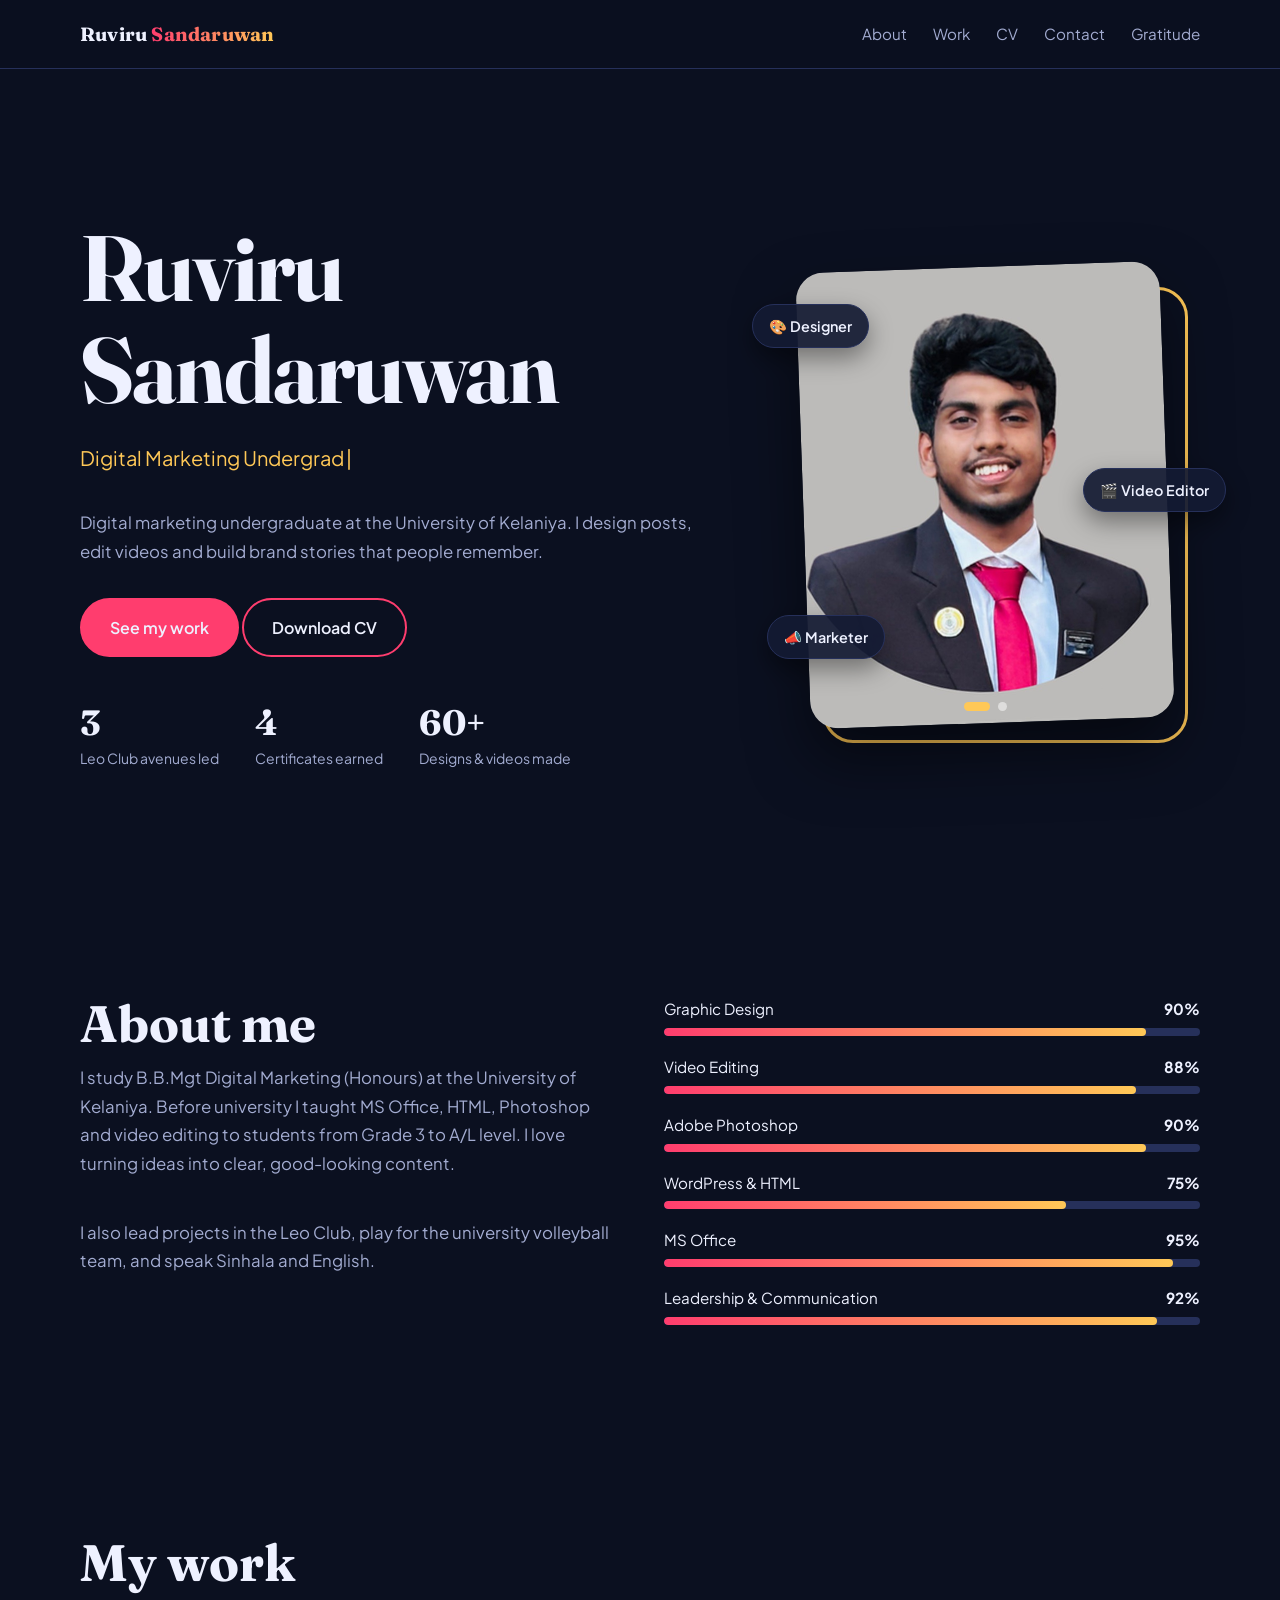
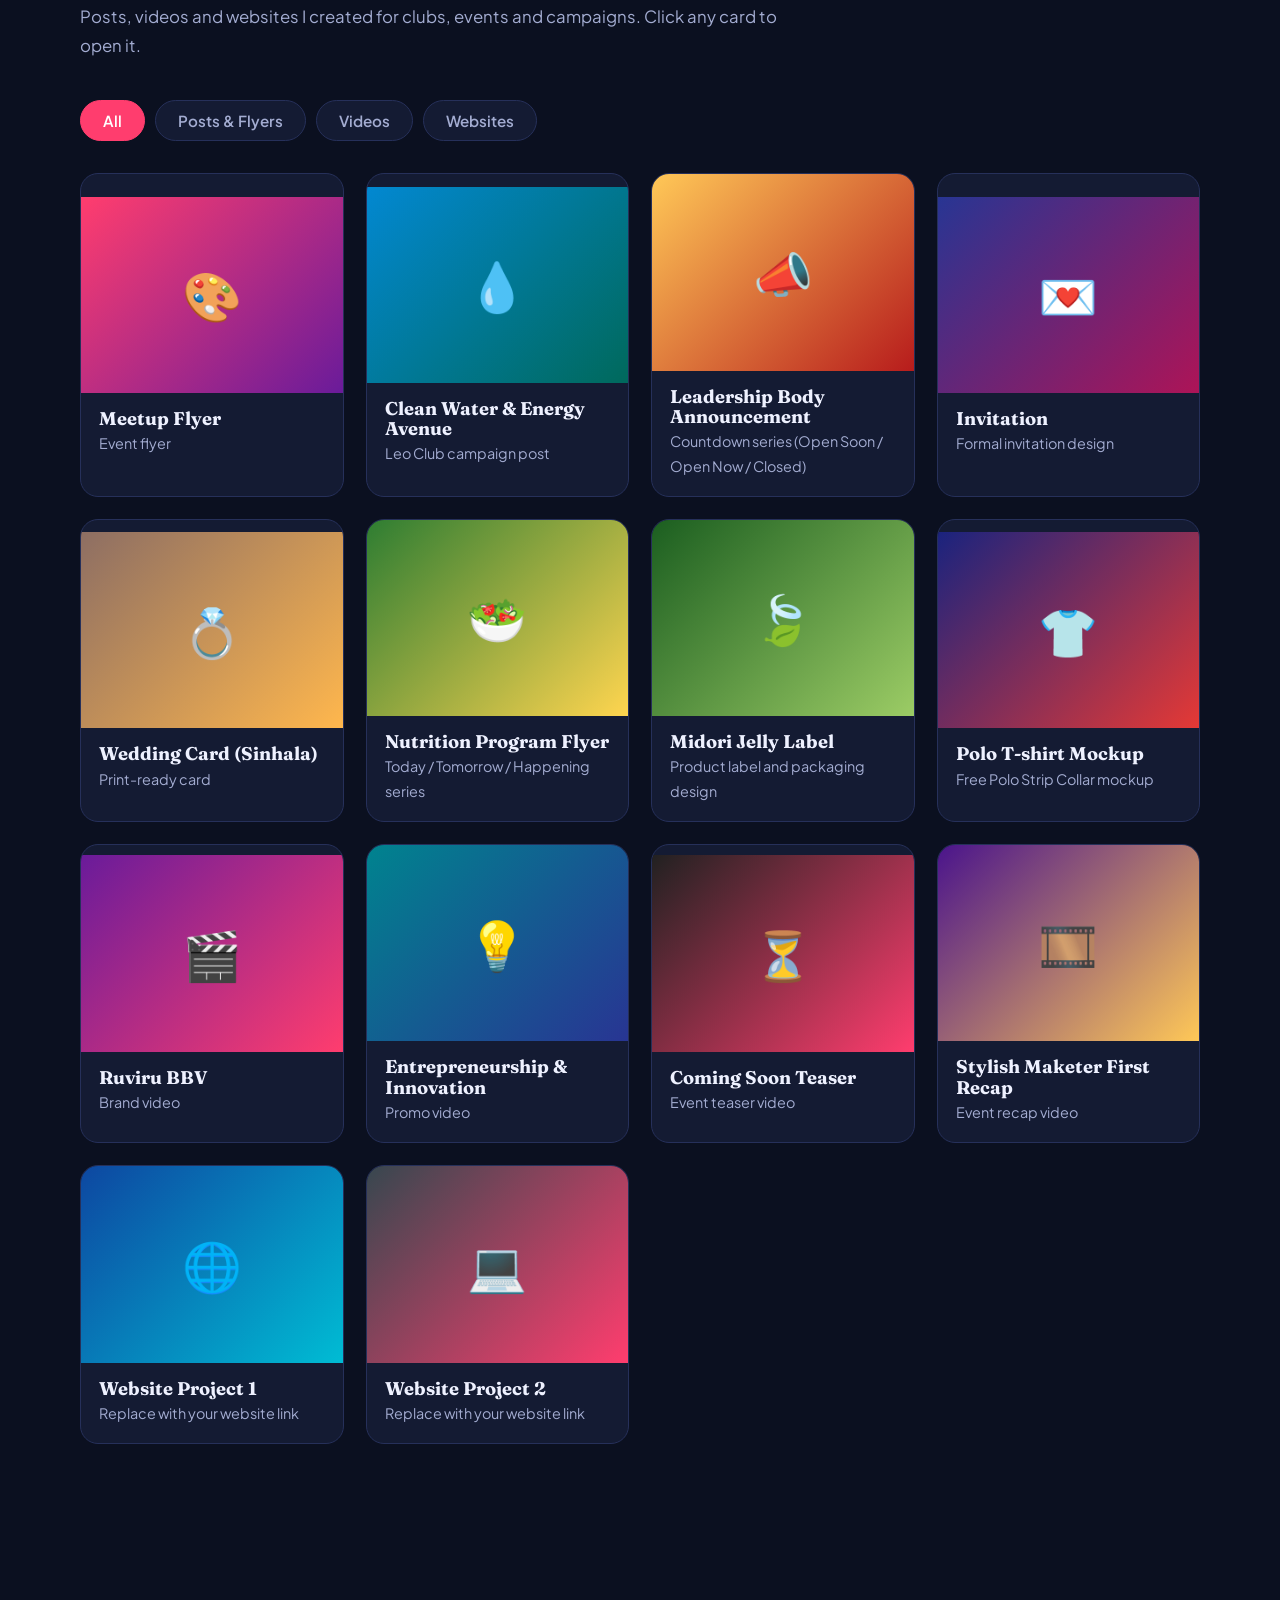
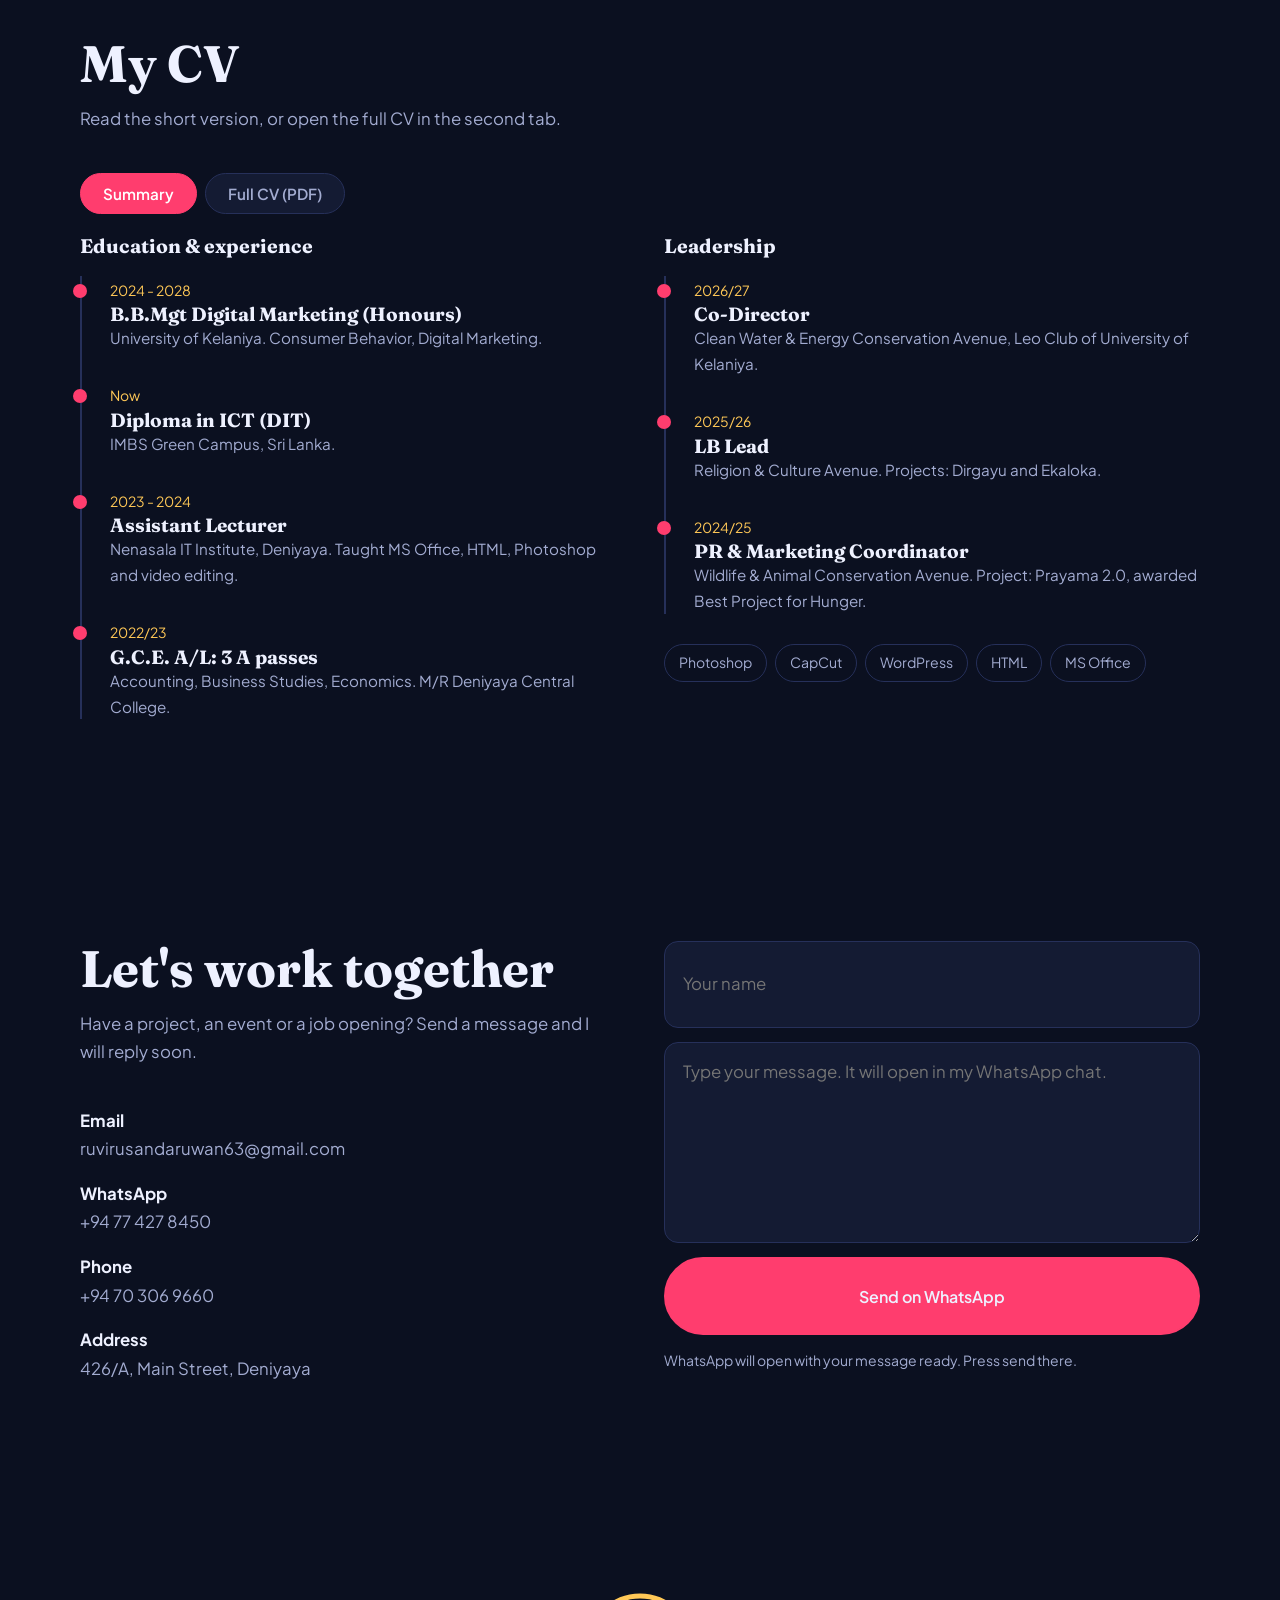
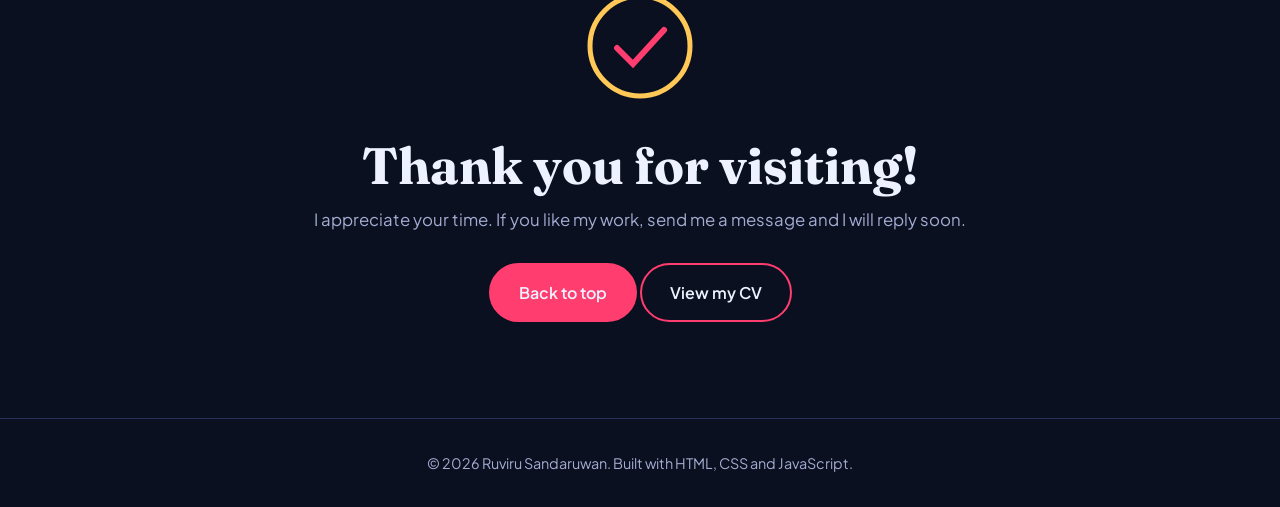
==== index.html @ e0704321 "Add files via upload" ====
<!DOCTYPE html>
<html lang="en">
<head>
<meta charset="utf-8">
<meta name="viewport" content="width=device-width,initial-scale=1">
<title>Ruviru Sandaruwan | Digital Marketer &amp; Designer</title>
<meta name="description" content="Portfolio of Ruviru Sandaruwan - digital marketing undergraduate, graphic designer and video editor from Sri Lanka.">
<link rel="preconnect" href="https://fonts.googleapis.com">
<link href="https://fonts.googleapis.com/css2?family=Fraunces:opsz,wght@9..144,600;9..144,700&family=Plus+Jakarta+Sans:wght@400;600&display=swap" rel="stylesheet">
<link rel="stylesheet" href="style.css">
</head>
<body>

<!-- ============ NAVIGATION ============ -->
<nav><div class="wrap">
  <a href="#home" class="logo">Ruviru <b>Sandaruwan</b></a>
  <ul>
    <li><a href="#about">About</a></li>
    <li><a href="#work">Work</a></li>
    <li><a href="#cv">CV</a></li>
    <li><a href="#contact">Contact</a></li>
    <li><a href="#thanks">Gratitude</a></li> <!-- MENU NAME: change this word any time -->
  </ul>
  <button class="burger" aria-label="Menu" id="burger">&#9776;</button>
</div></nav>

<!-- ============ HOME / HERO ============ -->
<header class="hero" id="home"><div class="wrap">
  <div>
    <h1><span style="animation-delay:.1s">Ruviru</span> <span style="animation-delay:.25s">Sandaruwan</span></h1>
    <!-- The text below types itself. Edit the list ROLES in script.js -->
    <div class="role" id="role"></div>
    <p class="lead">Digital marketing undergraduate at the University of Kelaniya. I design posts, edit videos and build brand stories that people remember.</p>
    <a href="#work" class="btn fill">See my work</a>
    <a data-cv href="assets/Ruviru_Sandaruwan_CV.pdf" class="btn" download>Download CV</a>
    <div class="stats">
      <div><strong data-count="3">0</strong><small>Leo Club avenues led</small></div>
      <div><strong data-count="4">0</strong><small>Certificates earned</small></div>
      <div><strong data-count="60" data-plus>0</strong><small>Designs &amp; videos made</small></div>
    </div>
  </div>
  <!-- Photos come from PHOTOS in script.js. They change automatically. -->
  <div class="photo"><div class="frame" id="slider"></div><div class="dots" id="dots"></div><span class="chip c1">🎨 Designer</span><span class="chip c2">🎬 Video Editor</span><span class="chip c3">📣 Marketer</span></div>
</div></header>

<!-- ============ ABOUT + SKILLS ============ -->
<section id="about"><div class="wrap two">
  <div class="rv">
    <h2>About me</h2>
    <p class="sub">I study B.B.Mgt Digital Marketing (Honours) at the University of Kelaniya. Before university I taught MS Office, HTML, Photoshop and video editing to students from Grade 3 to A/L level. I love turning ideas into clear, good-looking content.</p>
    <p class="sub">I also lead projects in the Leo Club, play for the university volleyball team, and speak Sinhala and English.</p>
  </div>
  <div class="bars rv" id="skills"><!-- bars are built from SKILLS in script.js --></div>
</div></section>

<!-- ============ WORK ============ -->
<section id="work"><div class="wrap">
  <div class="rv"><h2>My work</h2>
  <p class="sub">Posts, videos and websites I created for clubs, events and campaigns. Click any card to open it.</p></div>
  <div class="filters" id="filters">
    <button class="on" data-f="all">All</button>
    <button data-f="post">Posts &amp; Flyers</button>
    <button data-f="video">Videos</button>
    <button data-f="web">Websites</button>
  </div>
  <div class="grid" id="grid"><!-- cards are built from WORKS in script.js --></div>
</div></section>

<!-- ============ CV (two tabs: Summary / Full PDF) ============ -->
<section id="cv"><div class="wrap">
  <div class="rv">
    <h2>My CV</h2>
    <p class="sub">Read the short version, or open the full CV in the second tab.</p>
    <div class="tabs" id="tabs"><button class="on" data-p="p1">Summary</button><button data-p="p2">Full CV (PDF)</button></div>
  </div>
  <div class="pane on" id="p1"><div class="two">
    <div><h3 style="margin-bottom:18px">Education &amp; experience</h3><div class="tl">
      <article><small>2024 - 2028</small><h3>B.B.Mgt Digital Marketing (Honours)</h3><p>University of Kelaniya. Consumer Behavior, Digital Marketing.</p></article>
      <article><small>Now</small><h3>Diploma in ICT (DIT)</h3><p>IMBS Green Campus, Sri Lanka.</p></article>
      <article><small>2023 - 2024</small><h3>Assistant Lecturer</h3><p>Nenasala IT Institute, Deniyaya. Taught MS Office, HTML, Photoshop and video editing.</p></article>
      <article><small>2022/23</small><h3>G.C.E. A/L: 3 A passes</h3><p>Accounting, Business Studies, Economics. M/R Deniyaya Central College.</p></article>
    </div></div>
    <div><h3 style="margin-bottom:18px">Leadership</h3><div class="tl">
      <article><small>2026/27</small><h3>Co-Director</h3><p>Clean Water &amp; Energy Conservation Avenue, Leo Club of University of Kelaniya.</p></article>
      <article><small>2025/26</small><h3>LB Lead</h3><p>Religion &amp; Culture Avenue. Projects: Dirgayu and Ekaloka.</p></article>
      <article><small>2024/25</small><h3>PR &amp; Marketing Coordinator</h3><p>Wildlife &amp; Animal Conservation Avenue. Project: Prayama 2.0, awarded Best Project for Hunger.</p></article>
    </div><div class="chips"><span>Photoshop</span><span>CapCut</span><span>WordPress</span><span>HTML</span><span>MS Office</span></div></div>
  </div></div>
  <div class="pane" id="p2"><div class="cvbox">
    <!-- the CV file is set by CV_FILE in script.js -->
    <iframe id="cvframe" title="Ruviru Sandaruwan CV"></iframe>
    <p><span>Phone browser not showing the CV? Use the buttons.</span><span><a data-cv target="_blank" rel="noopener" href="#">Open in new tab</a> &nbsp;|&nbsp; <a data-cv download href="#">Download CV</a></span></p>
  </div></div>
</div></section>

<!-- ============ CONTACT ============ -->
<section id="contact"><div class="wrap two">
  <div class="rv">
    <h2>Let's work together</h2>
    <p class="sub">Have a project, an event or a job opening? Send a message and I will reply soon.</p>
    <ul class="info">
      <li><b>Email</b><a href="mailto:ruvirusandaruwan63@gmail.com">ruvirusandaruwan63@gmail.com</a></li>
      <li><b>WhatsApp</b><a href="https://wa.me/94774278450">+94 77 427 8450</a></li>
      <li><b>Phone</b>+94 70 306 9660</li>
      <li><b>Address</b>426/A, Main Street, Deniyaya</li>
    </ul>
  </div>
  <!-- This form opens WhatsApp with the visitor's message ready. Your number is set by WHATSAPP_NUMBER in script.js -->
  <form id="form" class="rv">
    <input name="name" placeholder="Your name" required aria-label="Your name">
    <textarea name="message" rows="5" placeholder="Type your message. It will open in my WhatsApp chat." required aria-label="Message"></textarea>
    <button class="btn fill" type="submit">Send on WhatsApp</button>
    <small style="color:var(--muted)">WhatsApp will open with your message ready. Press send there.</small>
  </form>
</div></section>

<!-- ============ THANK YOU (appears here after the form is sent) ============ -->
<section id="thanks"><div class="wrap rv" style="text-align:center">
  <svg class="tick" viewBox="0 0 110 110" aria-hidden="true"><circle cx="55" cy="55" r="50"/><path d="M32 57l16 16 31-34"/></svg>
  <!-- This text changes automatically after a message is sent (see script.js) -->
  <h2 id="thx-h">Thank you for visiting!</h2><p class="sub" id="thx-p" style="margin:0 auto 28px">I appreciate your time. If you like my work, send me a message and I will reply soon.</p>
  <a class="btn fill" href="#home">Back to top</a> <a class="btn" data-cv target="_blank" rel="noopener" href="#">View my CV</a>
</div></section>

<footer>&copy; 2026 Ruviru Sandaruwan. Built with HTML, CSS and JavaScript.</footer>

<!-- Pop-up viewer for work items -->
<div id="lb" role="dialog" aria-modal="true"><div class="box">
  <div class="bar2"><span class="badge" id="lbk"></span>
    <div class="tools"><a class="ic" id="lbd" title="Download" download target="_blank">&#8681;</a><button class="ic" id="lbp" title="Previous">&#8249;</button><button class="ic" id="lbn" title="Next">&#8250;</button><button class="ic x" title="Close">&times;</button></div></div>
  <div class="frame2" id="lbc"></div>
  <div class="cap"><h3 id="lbh"></h3><p id="lbt"></p></div>
</div></div>

<script src="script.js"></script>
</body>
</html>
---- style.css ----
/* =====================================================
   STYLE.CSS  -  change colours / fonts in :root only
   ===================================================== */
:root{
  --bg:#0b1020;        /* page background (deep navy) */
  --panel:#141b33;     /* cards */
  --line:#26305a;      /* borders */
  --text:#eef1ff;      /* main text */
  --muted:#a3acd1;     /* small text */
  --brand:#ff3d6e;    /* main accent (crimson, like your tie) */
  --brand2:#ffc857;   /* second accent (gold, like your badge) */
  --font:'Plus Jakarta Sans',system-ui,sans-serif;
  --head:'Fraunces',Georgia,serif;
}
*{box-sizing:border-box;margin:0;padding:0}
html{scroll-behavior:smooth}
body{background:var(--bg);color:var(--text);font:400 1.05rem/1.7 var(--font);overflow-x:hidden}
a{color:inherit;text-decoration:none}
img{max-width:100%;display:block}
:focus-visible{outline:3px solid var(--brand2);outline-offset:3px}
.wrap{width:min(1120px,92%);margin:auto}
section{padding:96px 0}
h1,h2,h3{font-family:var(--head);line-height:1.1;font-weight:700}
h2{font-size:clamp(2rem,4.5vw,3.2rem);margin-bottom:12px}
.sub{color:var(--muted);max-width:60ch;margin-bottom:40px}

/* NAV */
nav{position:fixed;inset:0 0 auto;z-index:50;background:rgba(11,16,32,.8);backdrop-filter:blur(12px);border-bottom:1px solid var(--line)}
nav .wrap{display:flex;justify-content:space-between;align-items:center;height:68px}
.logo{font:700 1.3rem var(--head)}
.logo b{color:var(--brand)}
nav ul{display:flex;gap:26px;list-style:none;font-size:.95rem}
nav ul a{color:var(--muted);transition:color .2s}
nav ul a:hover{color:var(--text)}

/* BUTTONS */
.btn{display:inline-block;padding:14px 28px;border-radius:999px;font-weight:600;border:2px solid var(--brand);transition:.25s;cursor:pointer;font-family:inherit;font-size:1rem;color:var(--text);background:none}
.btn.fill{background:var(--brand)}
.btn:hover{transform:translateY(-3px);box-shadow:0 10px 30px rgba(255,61,110,.35)}

/* HERO - the one big animated moment */
.hero{min-height:100vh;display:flex;align-items:center;padding-top:90px;position:relative}
.hero .wrap{display:grid;grid-template-columns:1.2fr .8fr;gap:48px;align-items:center}
.hero h1{font-size:clamp(2.8rem,7.5vw,5.8rem);letter-spacing:-.02em}
.hero h1 span{display:inline-block;opacity:0;transform:translateY(60px) rotate(4deg);animation:rise .9s cubic-bezier(.2,.8,.2,1) forwards}
@keyframes rise{to{opacity:1;transform:none}}
.role{margin:20px 0 28px;font-size:1.25rem;color:var(--brand2);min-height:2em}
.role::after{content:'|';animation:blink 1s infinite;margin-left:2px}
@keyframes blink{50%{opacity:0}}
.hero p.lead{color:var(--muted);max-width:52ch;margin-bottom:32px}
.photo{position:relative;justify-self:center;width:min(380px,80%)}
.photo img{border-radius:48% 52% 45% 55%/55% 45% 55% 45%;animation:morph 9s ease-in-out infinite;border:4px solid var(--brand2);position:relative;z-index:2}
.photo::before{content:'';position:absolute;inset:-18px;border-radius:50%;background:conic-gradient(var(--brand),var(--brand2),var(--brand));filter:blur(40px);opacity:.45;animation:spin 12s linear infinite}
@keyframes morph{50%{border-radius:55% 45% 55% 45%/45% 55% 45% 55%}}
@keyframes spin{to{transform:rotate(360deg)}}
.stats{display:flex;gap:36px;margin-top:44px;flex-wrap:wrap}
.stats strong{display:block;font:700 2.2rem var(--head);color:var(--text)}
.stats small{color:var(--muted)}

/* ABOUT / SKILLS */
.two{display:grid;grid-template-columns:1fr 1fr;gap:48px}
.bars div{margin-bottom:18px}
.bars span{display:flex;justify-content:space-between;font-size:.95rem;margin-bottom:6px}
.bar{height:8px;background:var(--line);border-radius:9px;overflow:hidden}
.bar i{display:block;height:100%;width:0;background:linear-gradient(90deg,var(--brand),var(--brand2));border-radius:9px;transition:width 1.4s cubic-bezier(.2,.8,.2,1)}

/* WORK GRID + FILTER */
.filters{display:flex;gap:10px;flex-wrap:wrap;margin-bottom:32px}
.filters button{padding:10px 22px;border-radius:999px;border:1px solid var(--line);background:var(--panel);color:var(--muted);cursor:pointer;font:600 .95rem var(--font);transition:.2s}
.filters button.on,.filters button:hover{background:var(--brand);color:#fff;border-color:var(--brand)}
.grid{display:grid;grid-template-columns:repeat(auto-fill,minmax(260px,1fr));gap:22px}
.card{background:var(--panel);border:1px solid var(--line);border-radius:18px;overflow:hidden;cursor:pointer;transition:.3s;text-align:left;color:inherit;font:inherit;padding:0}
.card:hover{transform:translateY(-6px);border-color:var(--brand)}
.thumb{aspect-ratio:4/3;display:grid;place-items:center;background:linear-gradient(135deg,var(--c1),var(--c2));font-size:3rem;position:relative;overflow:hidden}
.thumb img{width:100%;height:100%;object-fit:cover;position:absolute;inset:0}
.card h3{font-size:1.15rem;padding:16px 18px 2px}
.card p{padding:0 18px 18px;color:var(--muted);font-size:.9rem}
.card.hide{display:none}

/* LIGHTBOX */
#lb{position:fixed;inset:0;background:rgba(5,8,18,.92);display:none;place-items:center;z-index:100;padding:24px}
#lb.open{display:grid}
#lb .box{max-width:900px;width:100%;position:relative}
#lb img,#lb video{max-height:80vh;margin:auto;border-radius:14px}
#lb .x{position:absolute;top:-44px;right:0;background:none;border:0;color:#fff;font-size:2rem;cursor:pointer}
#lb p{text-align:center;margin-top:12px;color:var(--muted)}

/* TIMELINE (CV) */
.tl{border-left:2px solid var(--line);padding-left:28px}
.tl article{margin-bottom:30px;position:relative}
.tl article::before{content:'';position:absolute;left:-37px;top:8px;width:14px;height:14px;border-radius:50%;background:var(--brand)}
.tl small{color:var(--brand2)}
.tl h3{font-size:1.2rem}
.tl p{color:var(--muted);font-size:.95rem}
.chips{display:flex;flex-wrap:wrap;gap:8px;margin-top:10px}
.chips span{padding:6px 14px;border:1px solid var(--line);border-radius:999px;font-size:.88rem;color:var(--muted)}

/* CONTACT */
form{display:grid;gap:14px}
input,textarea{width:100%;padding:15px 18px;border-radius:14px;border:1px solid var(--line);background:var(--panel);color:var(--text);font:inherit}
input:focus,textarea:focus{border-color:var(--brand);outline:none}
.info li{list-style:none;margin-bottom:16px;color:var(--muted)}
.info b{display:block;color:var(--text)}
footer{padding:32px 0;text-align:center;color:var(--muted);border-top:1px solid var(--line);font-size:.9rem}

/* THANK YOU PAGE */
.thanks{min-height:100vh;display:grid;place-items:center;text-align:center}
.tick{width:110px;height:110px;margin:0 auto 28px}
.tick circle{fill:none;stroke:var(--brand2);stroke-width:5;stroke-dasharray:320;stroke-dashoffset:320;animation:draw 1s .2s forwards}
.tick path{fill:none;stroke:var(--brand);stroke-width:6;stroke-linecap:round;stroke-dasharray:80;stroke-dashoffset:80;animation:draw .6s 1s forwards}
@keyframes draw{to{stroke-dashoffset:0}}

/* scroll reveal (used once per section heading only) */
.rv{opacity:0;transform:translateY(30px);transition:.8s}
.rv.in{opacity:1;transform:none}

@media(max-width:820px){
  .hero .wrap,.two{grid-template-columns:1fr}
  .photo{order:-1;width:55%}
  nav ul{display:none}
}
@media(prefers-reduced-motion:reduce){*{animation:none!important;transition:none!important}.hero h1 span,.rv{opacity:1;transform:none}}

/* =====================================================
   UPGRADE: photo frame slider, CV tabs, pop-up, TV sizes
   ===================================================== */
.logo{font-size:1.2rem;letter-spacing:.01em}
.logo b{background:linear-gradient(90deg,var(--brand),var(--brand2));-webkit-background-clip:text;background-clip:text;color:transparent}
.burger{display:none;background:none;border:1px solid var(--line);color:var(--text);width:44px;height:44px;border-radius:12px;font-size:1.3rem;cursor:pointer}

/* Photo: rounded frame with gold offset border + auto-changing images */
.photo{width:min(400px,85%)}
.photo::before{inset:auto;top:20px;left:20px;right:-20px;bottom:-20px;border:3px solid var(--brand2);border-radius:30px;background:none;filter:none;opacity:1;animation:none}
.frame{position:relative;aspect-ratio:4/5;border-radius:28px;overflow:hidden;z-index:2;box-shadow:0 30px 60px rgba(0,0,0,.5);transform:rotate(-2deg);animation:float 6s ease-in-out infinite}
@keyframes float{50%{transform:rotate(-2deg) translateY(-14px)}}
.photo .slide{position:absolute;inset:0;width:100%;height:100%;object-fit:cover;object-position:center 30%;border:0;border-radius:0;animation:none;opacity:0;transform:scale(1.1);transition:opacity 1.2s,transform 6s linear}
.photo .slide.on{opacity:1;transform:scale(1)}
.dots{position:absolute;z-index:4;left:0;right:0;bottom:12px;display:flex;justify-content:center;gap:8px}
.dots i{width:9px;height:9px;border-radius:9px;background:rgba(255,255,255,.5);transition:.4s}
.dots i.on{width:26px;background:var(--brand2)}
.chip{position:absolute;z-index:5;padding:9px 16px;border-radius:999px;background:rgba(20,27,51,.92);border:1px solid var(--line);font-size:.9rem;font-weight:600;box-shadow:0 10px 24px rgba(0,0,0,.4);animation:bob 5s ease-in-out infinite}
.chip.c1{top:8%;left:-14%}.chip.c2{top:44%;right:-16%;animation-delay:1.2s}.chip.c3{bottom:14%;left:-10%;animation-delay:2.4s}
@keyframes bob{50%{transform:translateY(-10px)}}

/* CV tabs */
.tabs{display:flex;gap:8px;margin-bottom:22px}
.tabs button{padding:10px 22px;border-radius:999px;border:1px solid var(--line);background:var(--panel);color:var(--muted);font:600 .95rem var(--font);cursor:pointer;transition:.2s}
.tabs button.on{background:var(--brand);color:#fff;border-color:var(--brand)}
.pane{display:none}.pane.on{display:block;animation:rise .6s forwards}
.cvbox{border:1px solid var(--line);border-radius:20px;overflow:hidden;background:var(--panel)}
.cvbox iframe{width:100%;height:80vh;min-height:520px;border:0;display:block}
.cvbox p{padding:14px 20px;color:var(--muted);font-size:.9rem;display:flex;justify-content:space-between;flex-wrap:wrap;gap:10px}
.cvbox a{color:var(--brand2);font-weight:600}

/* Pop-up viewer: framed picture, soft round icons, caption under */
#lb .box{max-width:960px}
#lb .bar2{display:flex;justify-content:space-between;align-items:center;margin-bottom:12px}
#lb .badge{padding:6px 16px;border-radius:999px;background:var(--brand);font-size:.85rem;font-weight:600}
#lb .tools{display:flex;gap:10px}
#lb .ic{position:static;width:44px;height:44px;border-radius:50%;border:1px solid rgba(255,255,255,.18);background:rgba(255,255,255,.08);color:#fff;font-size:1.25rem;cursor:pointer;display:grid;place-items:center;transition:.25s}
#lb .ic:hover{background:var(--brand);transform:scale(1.1)}
#lb .frame2{border:3px solid var(--brand2);border-radius:20px;padding:8px;background:rgba(255,255,255,.04);box-shadow:0 0 60px rgba(255,61,110,.25);animation:pop .45s cubic-bezier(.2,.9,.3,1.3)}
@keyframes pop{from{opacity:0;transform:scale(.9)}}
#lb .cap{text-align:center;margin-top:16px}
#lb .cap h3{font-size:1.5rem}
#lb .cap p{margin:4px 0 0}

/* Big screens: TVs and large desktops scale everything up */
@media(min-width:1600px){html{font-size:19px}.wrap{width:min(1500px,90%)}}
@media(min-width:2200px){html{font-size:25px}.wrap{width:min(2000px,88%)}}
@media(min-width:3000px){html{font-size:34px}.wrap{width:min(2700px,88%)}}

/* Tablet and phone */
@media(max-width:820px){
  .burger{display:block}
  nav ul{position:absolute;top:68px;left:0;right:0;background:var(--bg);flex-direction:column;padding:20px 6%;border-bottom:1px solid var(--line);display:none}
  nav ul.open{display:flex}
  .photo{width:min(300px,68%);margin-bottom:24px}
  .chip{font-size:.78rem;padding:7px 12px}.chip.c1{left:-8%}.chip.c2{right:-8%}.chip.c3{left:-6%}
  section{padding:64px 0}
}

/* Thank-you tick starts drawing only when the section scrolls into view */
.tick circle,.tick path{animation-play-state:paused}
.in .tick circle,.in .tick path{animation-play-state:running}
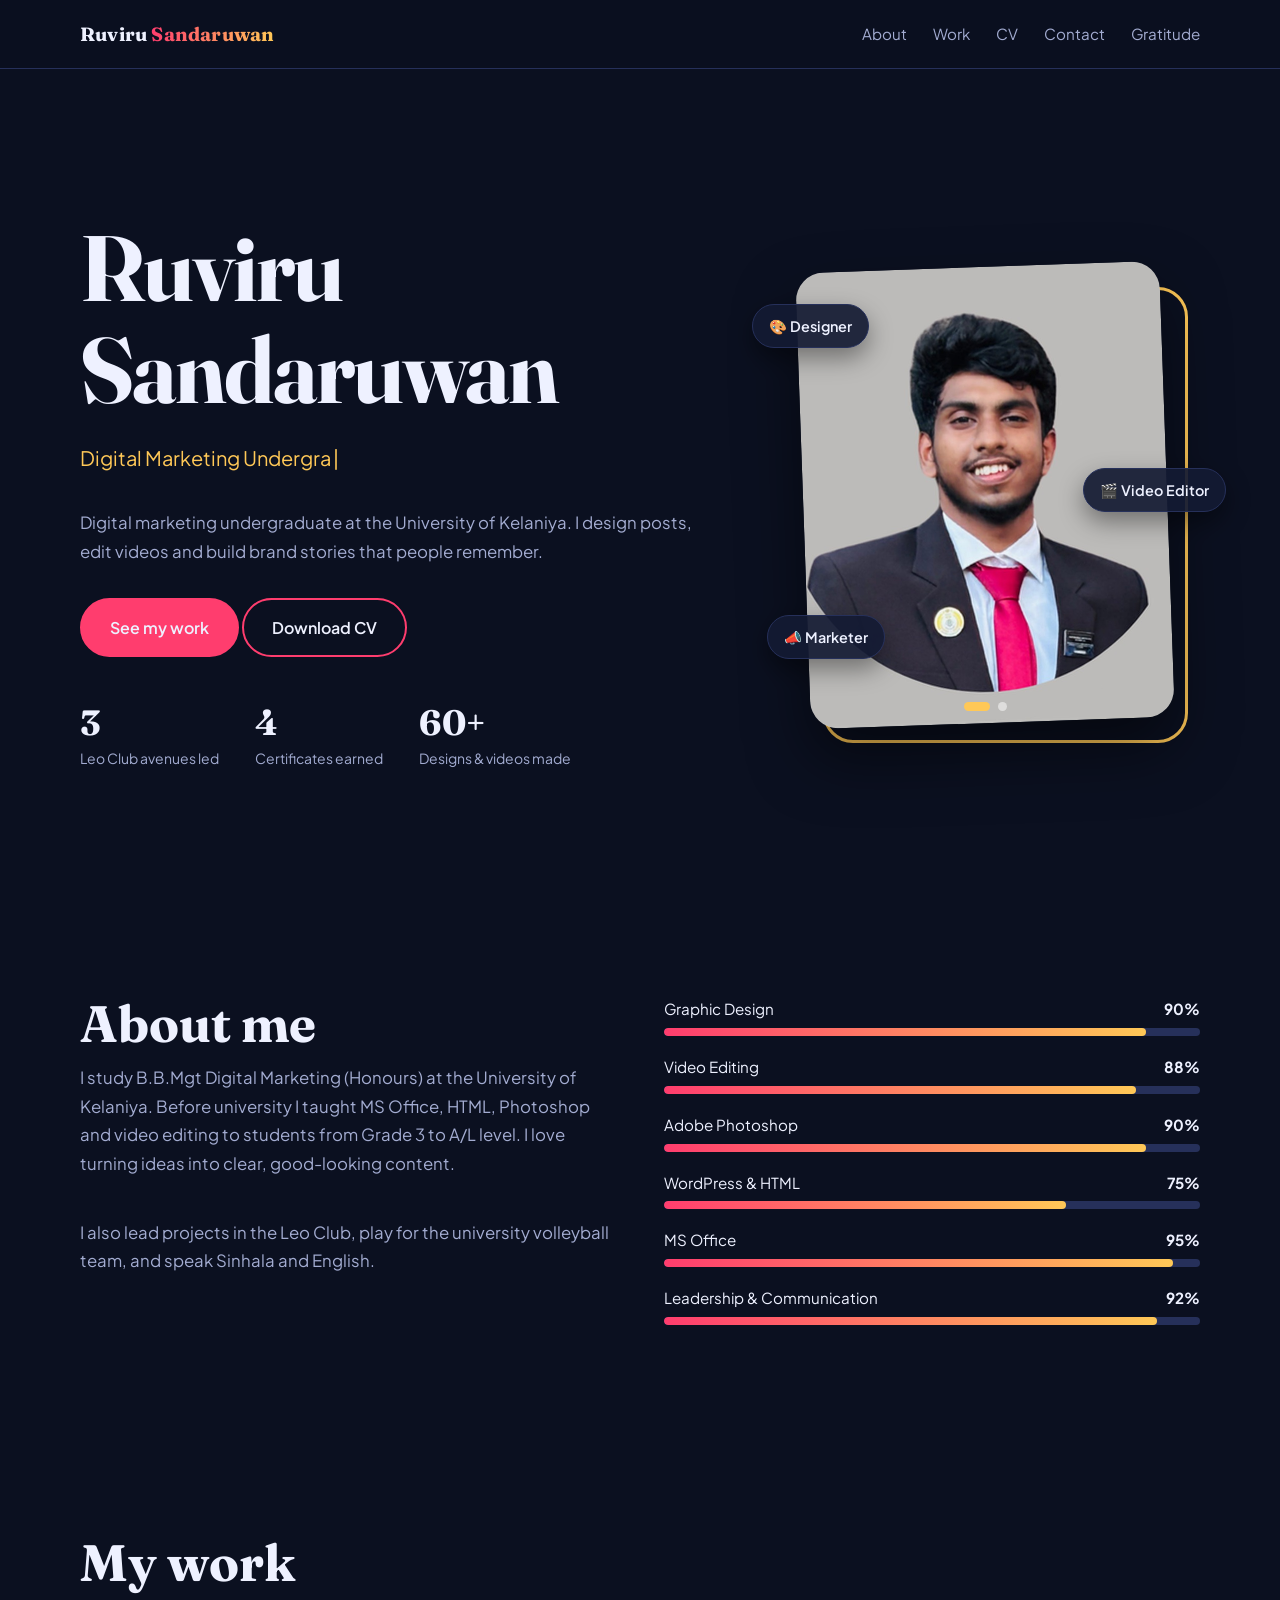
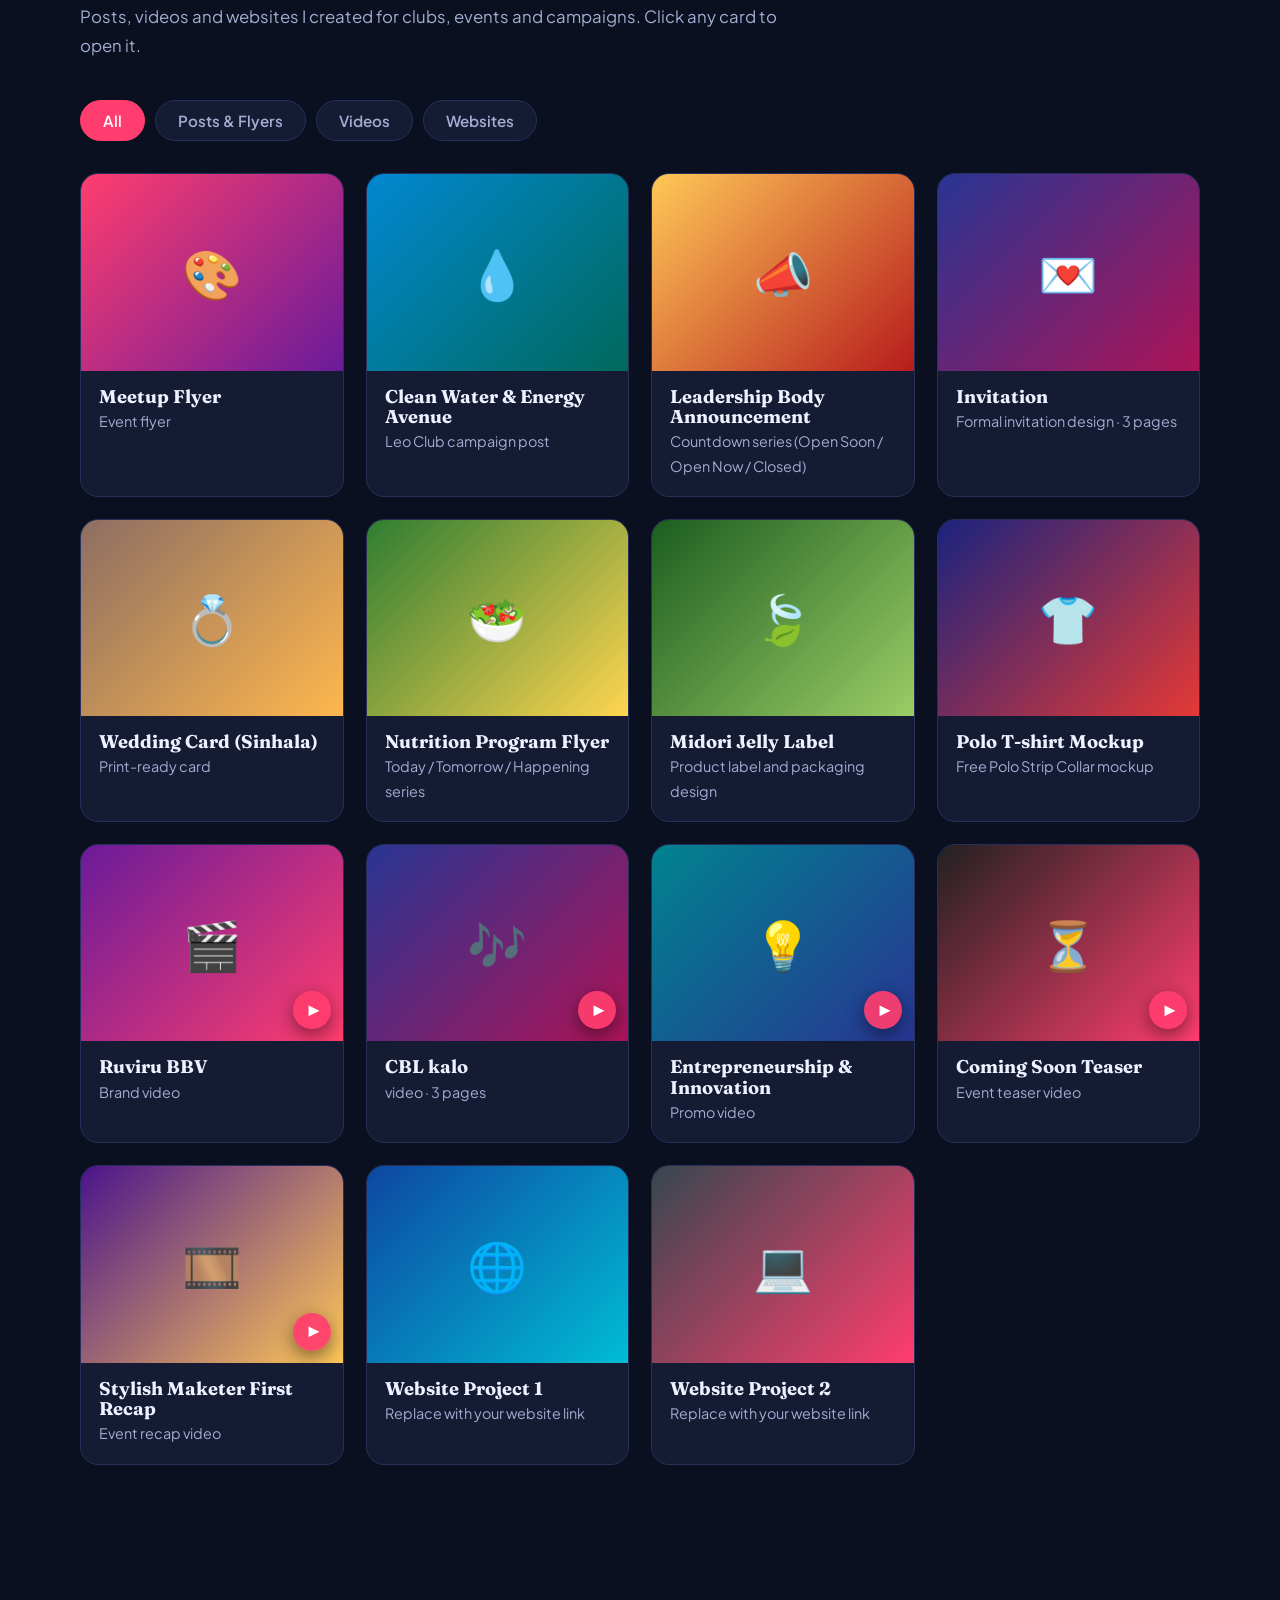
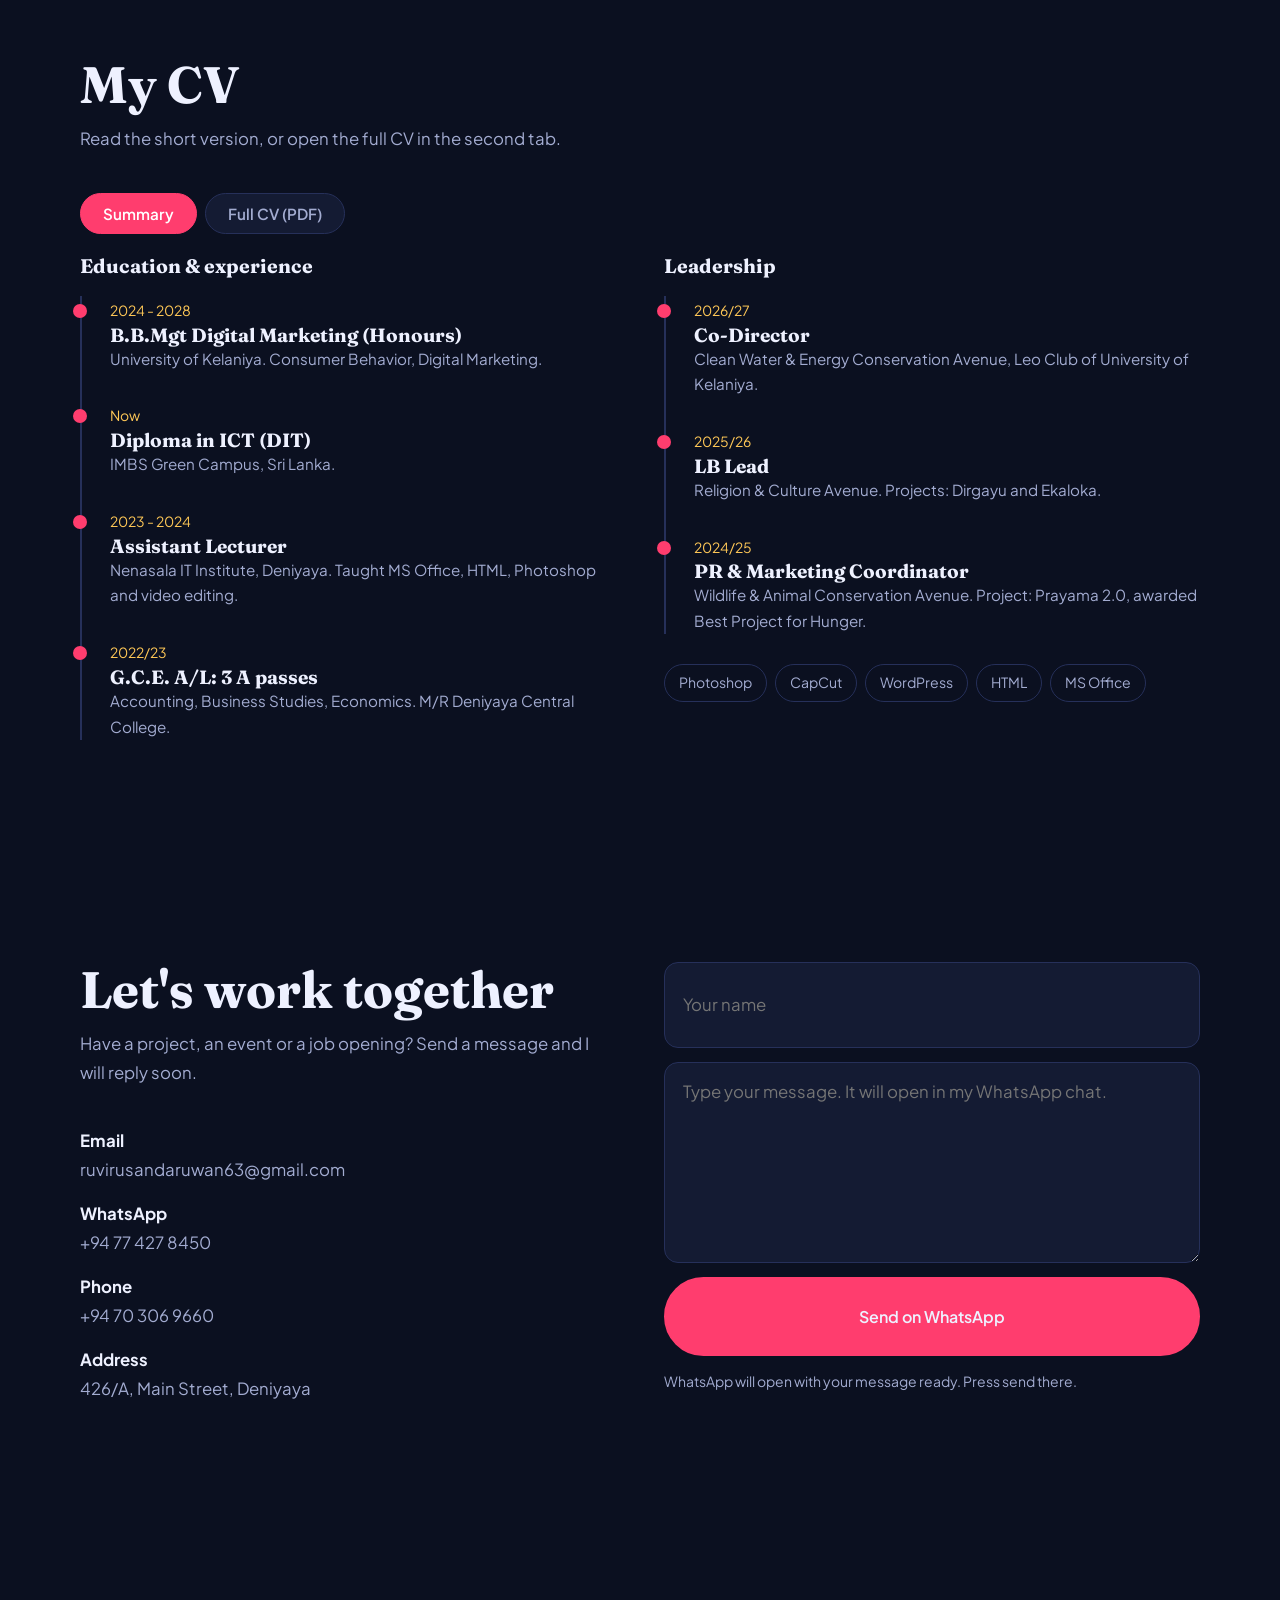
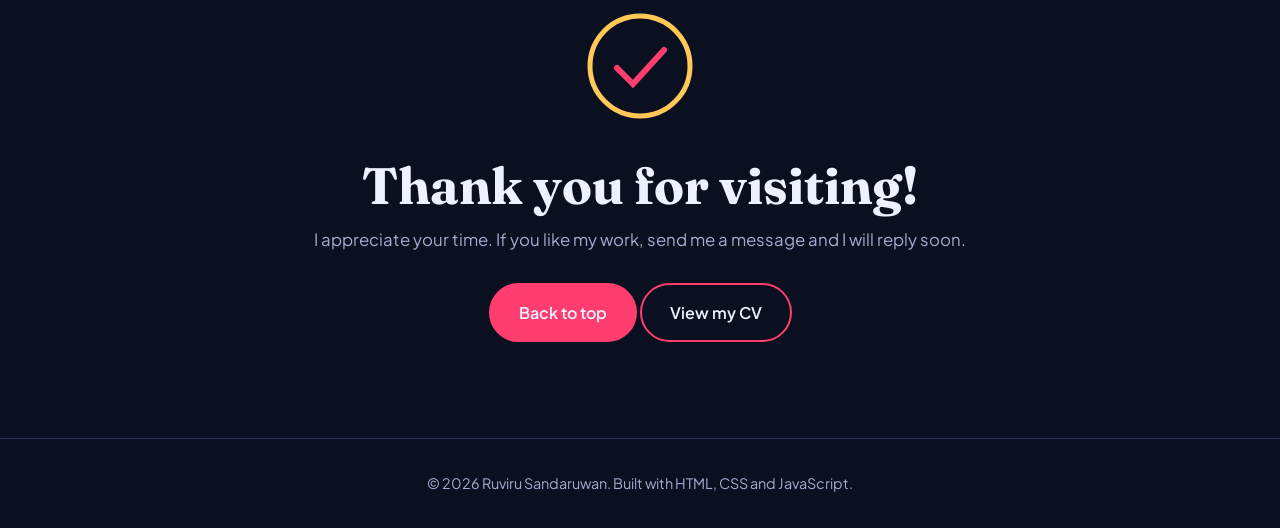
==== commit 2ac34a13: "Add files via upload" ====
--- a/index.html
+++ b/index.html
@@ -5,6 +5,13 @@
 <meta name="viewport" content="width=device-width,initial-scale=1">
 <title>Ruviru Sandaruwan | Digital Marketer &amp; Designer</title>
 <meta name="description" content="Portfolio of Ruviru Sandaruwan - digital marketing undergraduate, graphic designer and video editor from Sri Lanka.">
+<!-- Small icon in the browser tab -->
+<link rel="icon" href="data:image/svg+xml,%3Csvg xmlns='http://www.w3.org/2000/svg' viewBox='0 0 100 100'%3E%3Crect width='100' height='100' rx='24' fill='%230b1020'/%3E%3Ctext x='50' y='68' font-size='58' text-anchor='middle' fill='%23ff3d6e' font-family='Georgia' font-weight='bold'%3ER%3C/text%3E%3C/svg%3E">
+<!-- Text shown when the link is shared on WhatsApp / Facebook -->
+<meta property="og:title" content="Ruviru Sandaruwan | Digital Marketer &amp; Designer">
+<meta property="og:description" content="Designs, videos and brand stories by Ruviru Sandaruwan.">
+<meta property="og:type" content="website">
+<meta name="theme-color" content="#0b1020">
 <link rel="preconnect" href="https://fonts.googleapis.com">
 <link href="https://fonts.googleapis.com/css2?family=Fraunces:opsz,wght@9..144,600;9..144,700&family=Plus+Jakarta+Sans:wght@400;600&display=swap" rel="stylesheet">
 <link rel="stylesheet" href="style.css">
@@ -124,14 +131,6 @@
 
 <footer>&copy; 2026 Ruviru Sandaruwan. Built with HTML, CSS and JavaScript.</footer>
 
-<!-- Pop-up viewer for work items -->
-<div id="lb" role="dialog" aria-modal="true"><div class="box">
-  <div class="bar2"><span class="badge" id="lbk"></span>
-    <div class="tools"><a class="ic" id="lbd" title="Download" download target="_blank">&#8681;</a><button class="ic" id="lbp" title="Previous">&#8249;</button><button class="ic" id="lbn" title="Next">&#8250;</button><button class="ic x" title="Close">&times;</button></div></div>
-  <div class="frame2" id="lbc"></div>
-  <div class="cap"><h3 id="lbh"></h3><p id="lbt"></p></div>
-</div></div>
-
 <script src="script.js"></script>
 </body>
 </html>
--- a/style.css
+++ b/style.css
@@ -183,3 +183,16 @@
 /* Thank-you tick starts drawing only when the section scrolls into view */
 .tick circle,.tick path{animation-play-state:paused}
 .in .tick circle,.in .tick path{animation-play-state:running}
+
+/* Work cards: preview picture, play sign, soft glow on hover */
+.thumb .ico{position:relative;z-index:0}
+.thumb img{transition:transform .6s}
+.card:hover .thumb img{transform:scale(1.08)}
+.card:hover{box-shadow:0 18px 40px rgba(255,61,110,.22)}
+.thumb .play{position:absolute;right:12px;bottom:12px;z-index:2;width:38px;height:38px;border-radius:50%;background:rgba(255,61,110,.92);color:#fff;font-style:normal;font-size:14px;display:grid;place-items:center;padding-left:3px;box-shadow:0 6px 18px rgba(0,0,0,.45)}
+
+/* FIX: cards are buttons, and buttons centre their content up and down.
+   This makes every card start at the top, so all preview pictures line up. */
+.card{display:flex;flex-direction:column;justify-content:flex-start;align-items:stretch;width:100%}
+.card .thumb{width:100%;flex:none}
+.card p{flex:1}
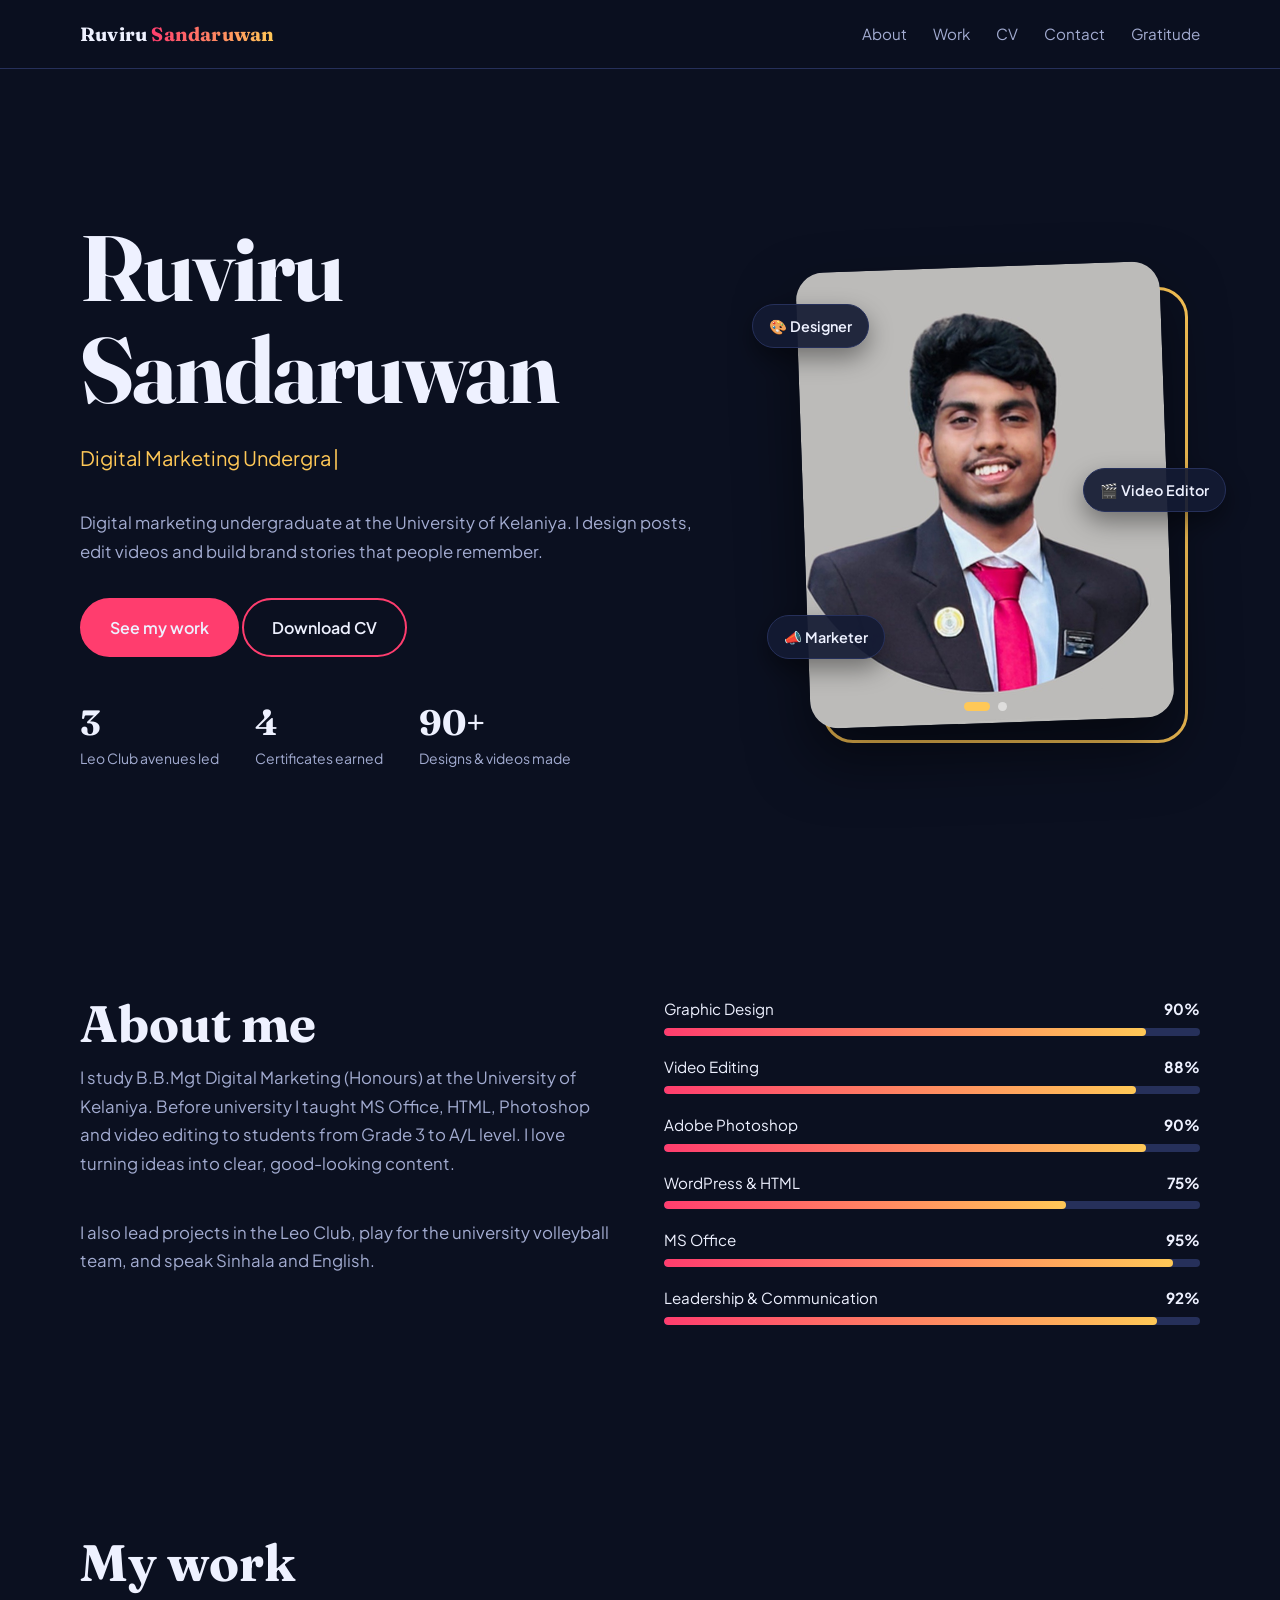
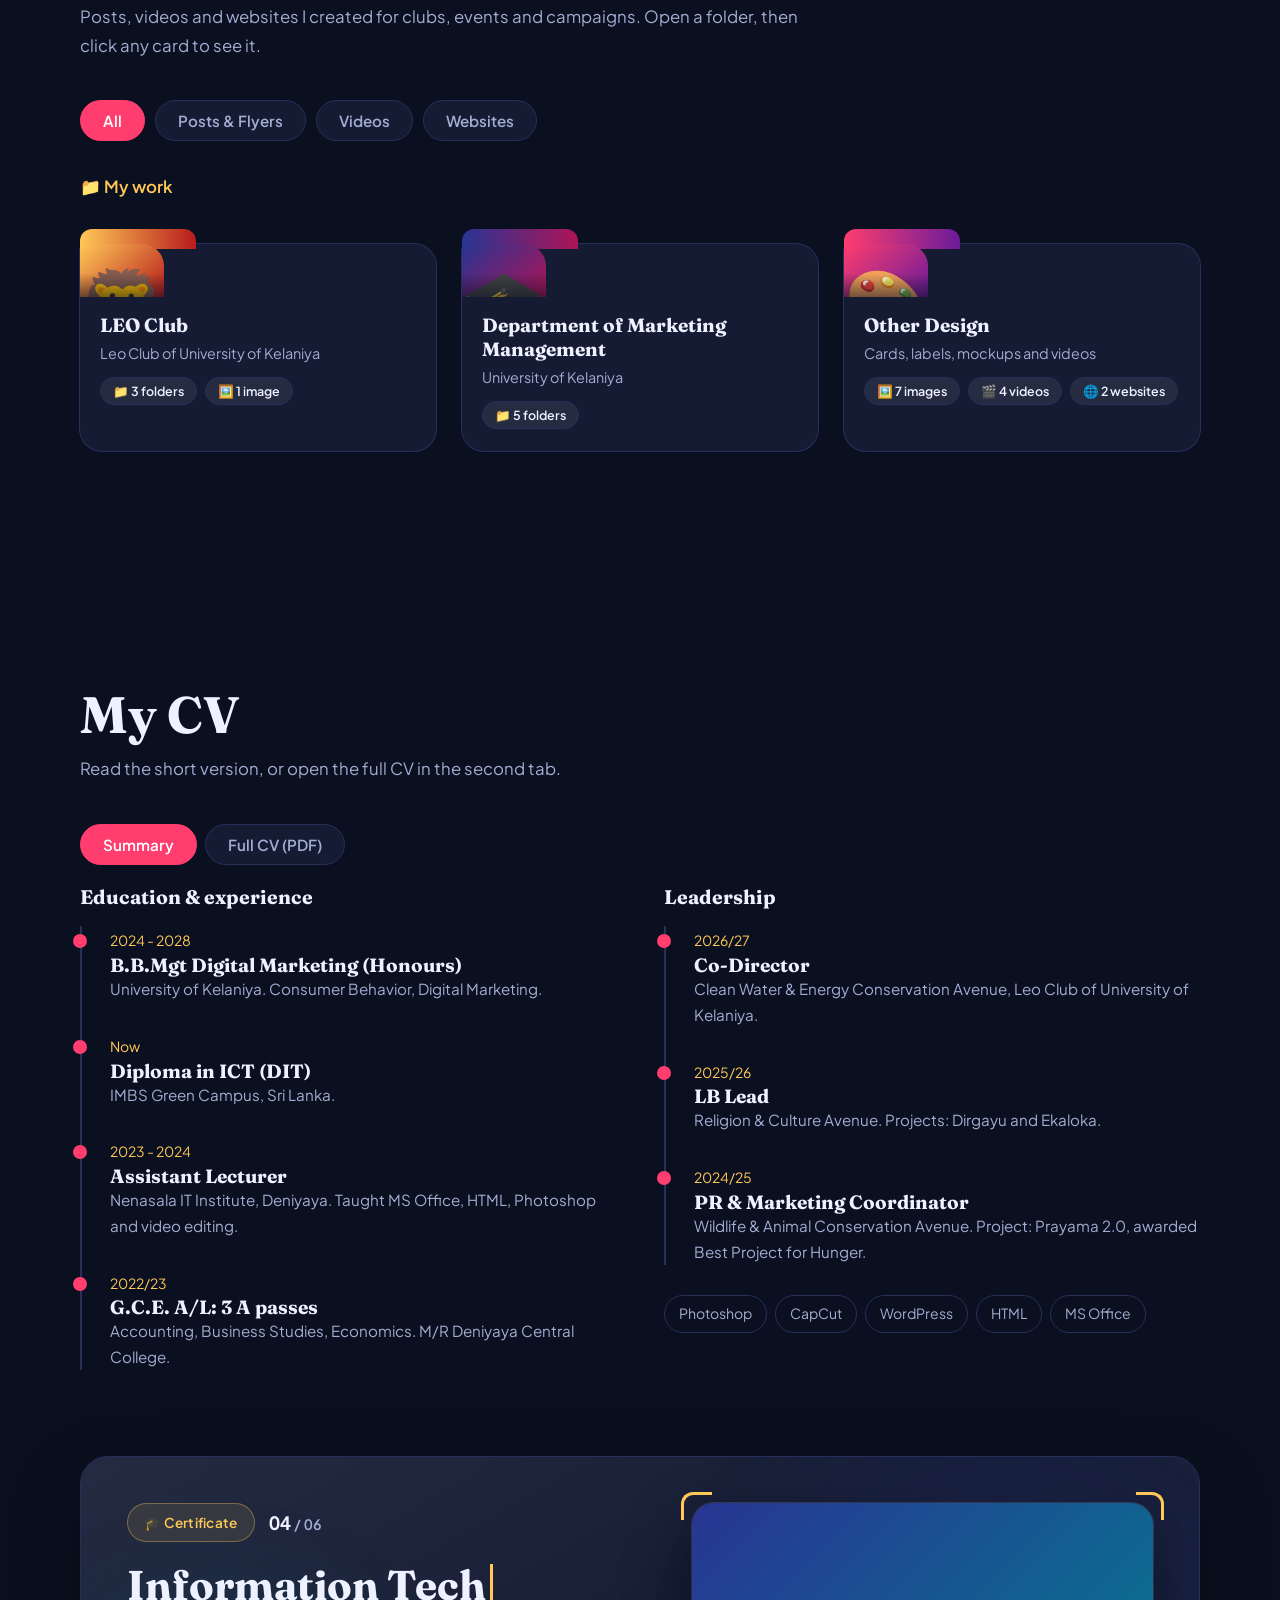
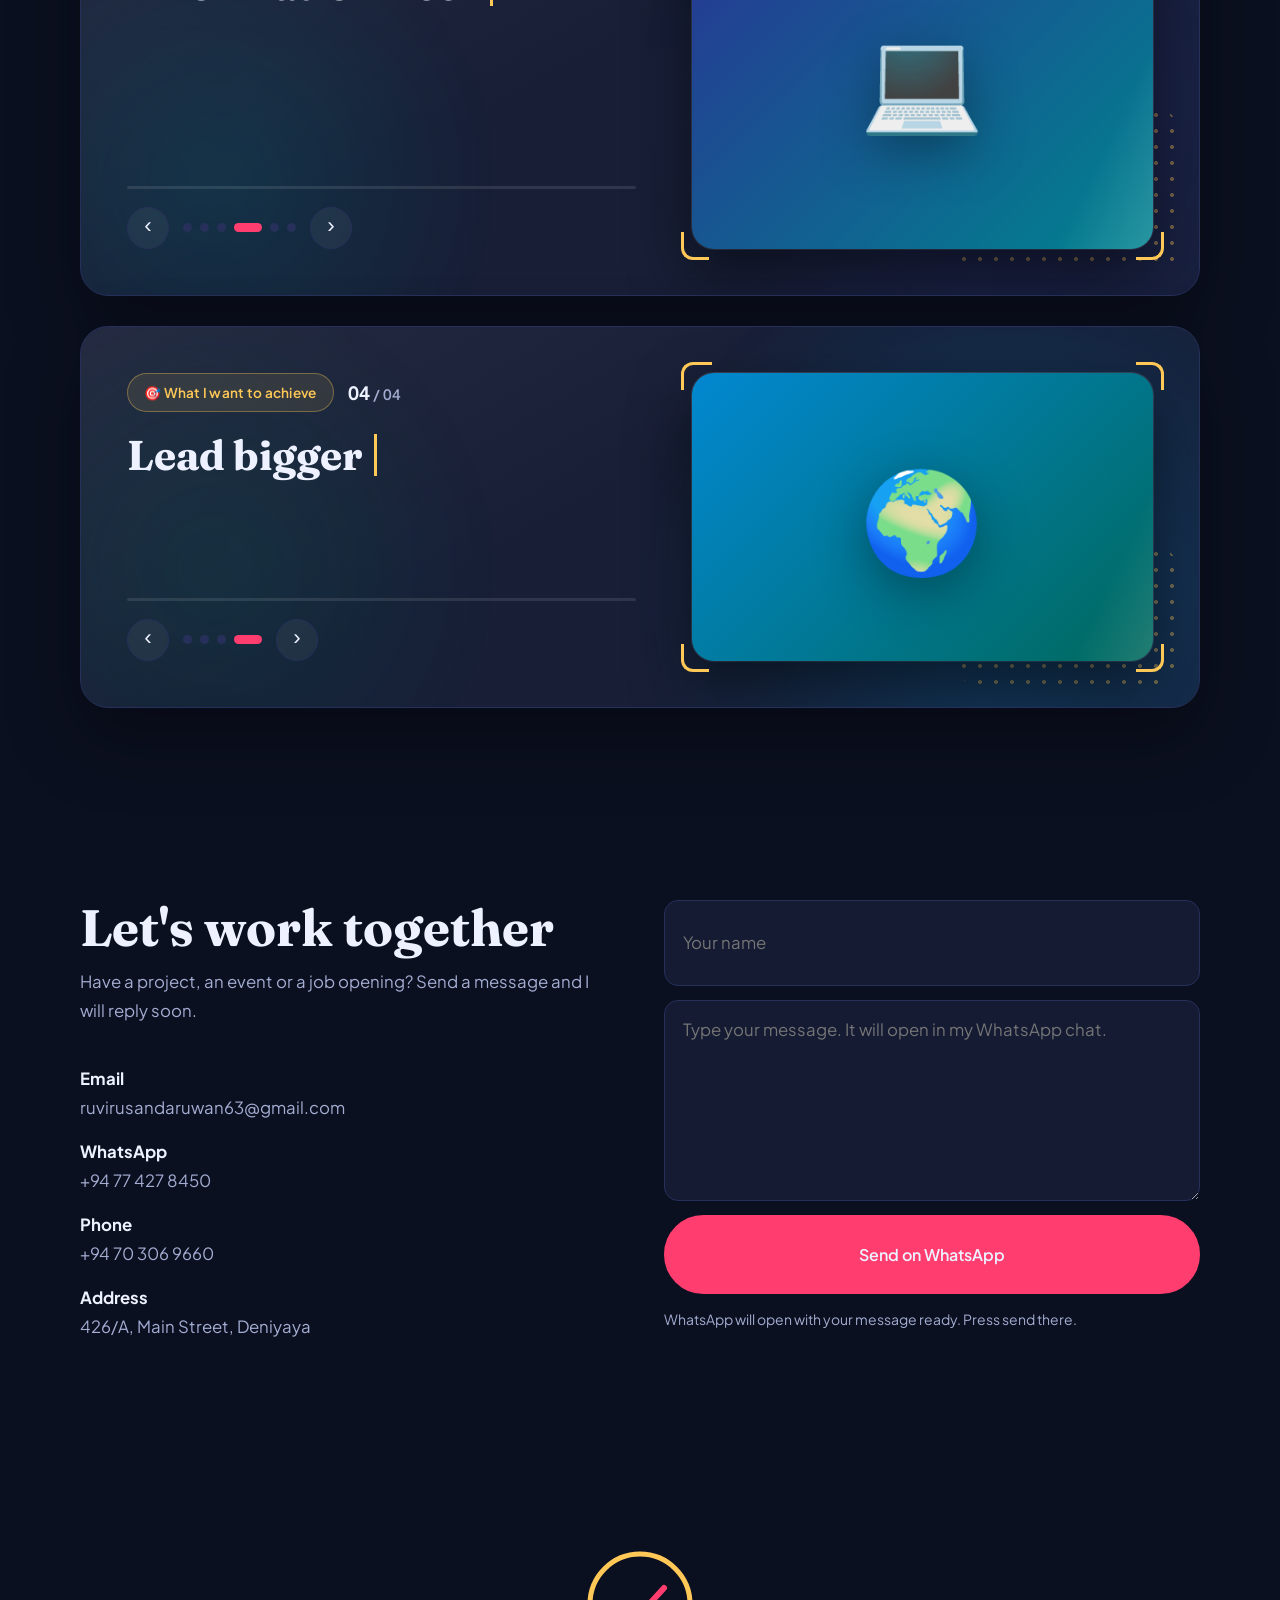
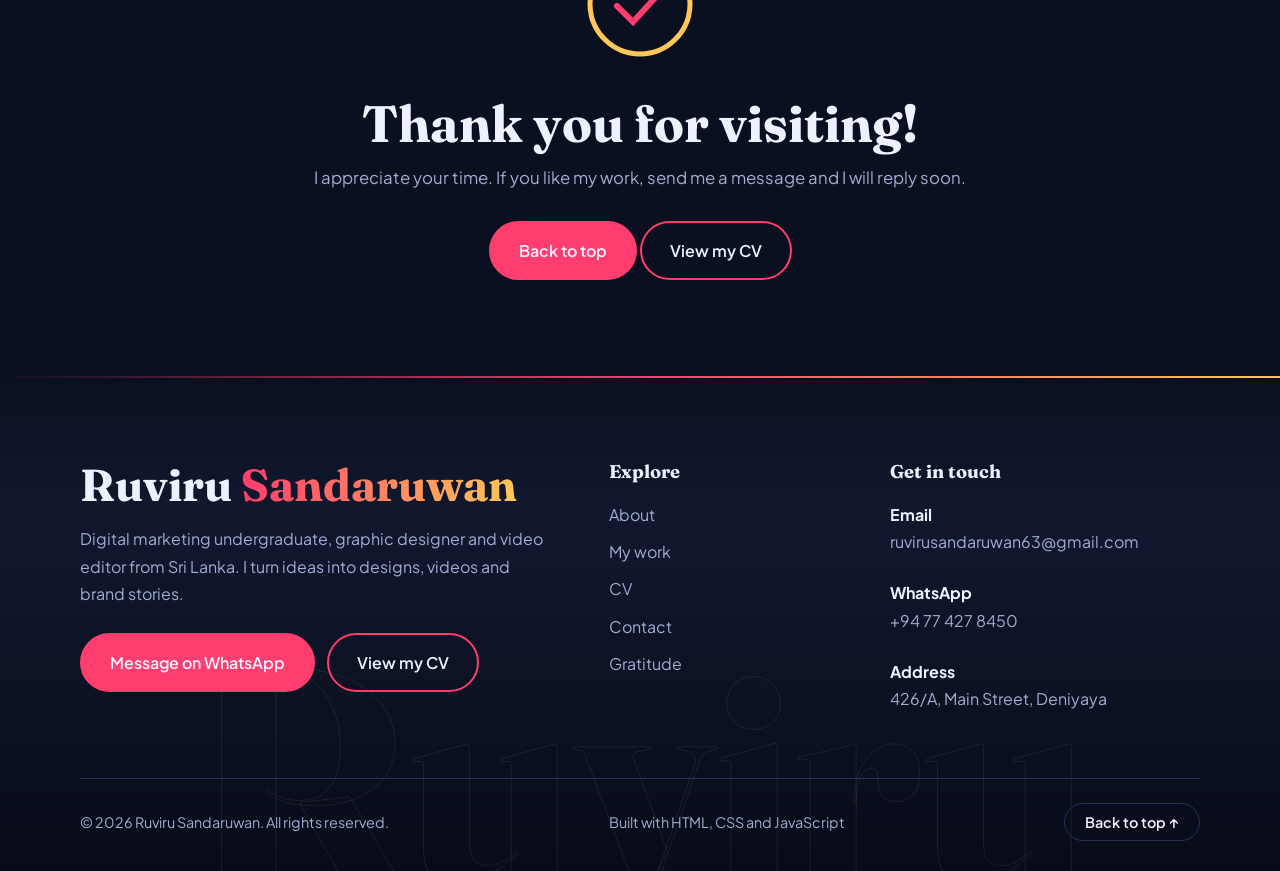
==== commit 2a7bfc2d: "Add files via upload" ====
--- a/index.html
+++ b/index.html
@@ -43,7 +43,7 @@
     <div class="stats">
       <div><strong data-count="3">0</strong><small>Leo Club avenues led</small></div>
       <div><strong data-count="4">0</strong><small>Certificates earned</small></div>
-      <div><strong data-count="60" data-plus>0</strong><small>Designs &amp; videos made</small></div>
+      <div><strong data-count="90" data-plus>0</strong><small>Designs &amp; videos made</small></div>
     </div>
   </div>
   <!-- Photos come from PHOTOS in script.js. They change automatically. -->
@@ -63,14 +63,16 @@
 <!-- ============ WORK ============ -->
 <section id="work"><div class="wrap">
   <div class="rv"><h2>My work</h2>
-  <p class="sub">Posts, videos and websites I created for clubs, events and campaigns. Click any card to open it.</p></div>
+  <p class="sub">Posts, videos and websites I created for clubs, events and campaigns. Open a folder, then click any card to see it.</p></div>
   <div class="filters" id="filters">
     <button class="on" data-f="all">All</button>
     <button data-f="post">Posts &amp; Flyers</button>
     <button data-f="video">Videos</button>
     <button data-f="web">Websites</button>
   </div>
-  <div class="grid" id="grid"><!-- cards are built from WORKS in script.js --></div>
+  <!-- Folders and cards are built by script.js from FOLDERS and WORKS (PART 2) -->
+  <div class="crumbs" id="crumbs"></div>
+  <div id="view"></div>
 </div></section>
 
 <!-- ============ CV (two tabs: Summary / Full PDF) ============ -->
@@ -92,7 +94,38 @@
       <article><small>2025/26</small><h3>LB Lead</h3><p>Religion &amp; Culture Avenue. Projects: Dirgayu and Ekaloka.</p></article>
       <article><small>2024/25</small><h3>PR &amp; Marketing Coordinator</h3><p>Wildlife &amp; Animal Conservation Avenue. Project: Prayama 2.0, awarded Best Project for Hunger.</p></article>
     </div><div class="chips"><span>Photoshop</span><span>CapCut</span><span>WordPress</span><span>HTML</span><span>MS Office</span></div></div>
-  </div></div>
+  </div>
+
+  <!-- ===== ACHIEVEMENTS + GOALS =====
+       ONE card at a time. Text is on the LEFT and types itself, the picture is on the RIGHT.
+       Do not change this part. Edit the words and pictures in script.js (ACHIEVEMENTS and GOALS). -->
+  <div class="ach">
+    <article class="ach-card rv" id="achCard">
+      <div class="ach-txt">
+        <div class="ach-meta"><small id="achTag"></small><span class="ach-count" id="achCount"></span></div>
+        <h3 id="achTitle"></h3>
+        <p id="achText"></p>
+        <div class="ach-foot">
+          <div class="ach-time"><i id="achTime"></i></div>
+          <div class="ach-ctl"><button class="ach-arrow" id="achPrev" aria-label="Previous">&lsaquo;</button><div class="ach-dots" id="achDots"></div><button class="ach-arrow" id="achNext" aria-label="Next">&rsaquo;</button></div>
+        </div>
+      </div>
+      <div class="ach-pic" id="achPic"></div>
+    </article>
+    <article class="ach-card goal rv" id="goalCard">
+      <div class="ach-txt">
+        <div class="ach-meta"><small id="goalTag">🎯 What I want to achieve</small><span class="ach-count" id="goalCount"></span></div>
+        <h3 id="goalTitle"></h3>
+        <p id="goalText"></p>
+        <div class="ach-foot">
+          <div class="ach-time"><i id="goalTime"></i></div>
+          <div class="ach-ctl"><button class="ach-arrow" id="goalPrev" aria-label="Previous">&lsaquo;</button><div class="ach-dots" id="goalDots"></div><button class="ach-arrow" id="goalNext" aria-label="Next">&rsaquo;</button></div>
+        </div>
+      </div>
+      <div class="ach-pic" id="goalPic"></div>
+    </article>
+  </div>
+</div>
   <div class="pane" id="p2"><div class="cvbox">
     <!-- the CV file is set by CV_FILE in script.js -->
     <iframe id="cvframe" title="Ruviru Sandaruwan CV"></iframe>
@@ -129,7 +162,49 @@
   <a class="btn fill" href="#home">Back to top</a> <a class="btn" data-cv target="_blank" rel="noopener" href="#">View my CV</a>
 </div></section>
 
-<footer>&copy; 2026 Ruviru Sandaruwan. Built with HTML, CSS and JavaScript.</footer>
+<!-- ============ FOOTER ============
+     Words here can be changed any time. WhatsApp and CV links are set from script.js (PART 1). -->
+<footer class="site-foot" id="footer">
+  <div class="foot-mark" aria-hidden="true">Ruviru</div>
+  <div class="wrap">
+    <div class="foot-top">
+      <div class="foot-brand">
+        <a href="#home" class="foot-logo">Ruviru <b>Sandaruwan</b></a>
+        <p>Digital marketing undergraduate, graphic designer and video editor from Sri Lanka. I turn ideas into designs, videos and brand stories.</p>
+        <div class="foot-btns">
+          <a class="btn fill" data-wa target="_blank" rel="noopener" href="#">Message on WhatsApp</a>
+          <a class="btn" data-cv target="_blank" rel="noopener" href="#">View my CV</a>
+        </div>
+      </div>
+      <div class="foot-col">
+        <h4>Explore</h4>
+        <ul>
+          <li><a href="#about">About</a></li>
+          <li><a href="#work">My work</a></li>
+          <li><a href="#cv">CV</a></li>
+          <li><a href="#contact">Contact</a></li>
+          <li><a href="#thanks">Gratitude</a></li>
+          <!-- ADD A LINK: copy one line above, change the address and the word. Example:
+          <li><a href="https://www.linkedin.com/in/YOUR-NAME" target="_blank" rel="noopener">LinkedIn</a></li> -->
+        </ul>
+      </div>
+      <div class="foot-col">
+        <h4>Get in touch</h4>
+        <ul class="info">
+          <li><b>Email</b><a href="mailto:ruvirusandaruwan63@gmail.com">ruvirusandaruwan63@gmail.com</a></li>
+          <li><b>WhatsApp</b><a data-wa target="_blank" rel="noopener" href="#">+94 77 427 8450</a></li>
+          <li><b>Address</b>426/A, Main Street, Deniyaya</li>
+        </ul>
+      </div>
+    </div>
+    <div class="foot-bottom">
+      <span>&copy; <span data-year>2026</span> Ruviru Sandaruwan. All rights reserved.</span>
+      <span>Built with HTML, CSS and JavaScript</span>
+      <button type="button" id="toTopBtn">Back to top &uarr;</button>
+    </div>
+  </div>
+</footer>
+<button type="button" id="toTop" aria-label="Back to top">&uarr;</button>
 
 <script src="script.js"></script>
 </body>
--- a/style.css
+++ b/style.css
@@ -196,3 +196,173 @@
 .card{display:flex;flex-direction:column;justify-content:flex-start;align-items:stretch;width:100%}
 .card .thumb{width:100%;flex:none}
 .card p{flex:1}
+
+/* =====================================================
+   WORK FOLDERS  (folder cards, path line, Images / Videos sections)
+   ===================================================== */
+.crumbs{display:flex;flex-wrap:wrap;align-items:center;gap:8px;margin-bottom:26px;color:var(--muted);scroll-margin-top:100px}
+.crumbs button{background:var(--panel);border:1px solid var(--line);color:var(--text);padding:8px 18px;border-radius:999px;cursor:pointer;font:600 .9rem var(--font);transition:.2s}
+.crumbs button:hover{background:var(--brand);border-color:var(--brand)}
+.crumbs .crumb-back{background:var(--brand);border-color:var(--brand)}
+.crumbs b{color:var(--brand2);font-weight:600}
+
+.fold-grid{display:grid;grid-template-columns:repeat(auto-fill,minmax(300px,1fr));gap:40px 26px;margin-bottom:44px;padding-top:16px}
+.fold{position:relative;display:flex;flex-direction:column;width:100%;text-align:left;color:inherit;font:inherit;padding:0;border:0;cursor:pointer;background:var(--panel);border-radius:6px 22px 22px 22px;box-shadow:0 0 0 1px var(--line);transition:transform .35s,box-shadow .35s}
+.fold::before{content:"";position:absolute;left:0;top:-15px;width:116px;height:20px;border-radius:12px 12px 0 0;background:linear-gradient(90deg,var(--c1),var(--c2))}
+.fold:hover{transform:translateY(-8px) rotate(-.6deg);box-shadow:0 0 0 2px var(--brand),0 24px 46px rgba(255,61,110,.25)}
+.fold-cover{position:relative;aspect-ratio:16/10;display:grid;place-items:center;font-size:4.2rem;overflow:hidden;background:linear-gradient(135deg,var(--c1),var(--c2));border-radius:6px 22px 0 0}
+.fold-cover::after{content:"";position:absolute;inset:0;background:linear-gradient(transparent 55%,rgba(11,16,32,.55));pointer-events:none}
+.fold-cover .ico{position:relative;z-index:0}
+.fold-cover img.cv{position:absolute;inset:0;width:100%;height:100%;object-fit:cover}
+.fold-info{padding:16px 20px 22px}
+.fold-info h3{font-size:1.2rem;line-height:1.25}
+.fold-info p{color:var(--muted);font-size:.9rem;margin:4px 0 12px;min-height:1.3em}
+.fold-badges{display:flex;flex-wrap:wrap;gap:8px}
+.fold-badges b{font:600 .78rem var(--font);padding:5px 12px;border-radius:999px;background:rgba(255,255,255,.07);border:1px solid var(--line)}
+
+/* the "Images" / "Videos" / "Websites" folder headings */
+.fsec{margin-bottom:46px}
+.fsec-h{display:inline-flex;align-items:center;gap:10px;font:700 1.25rem var(--head);padding:10px 22px;margin-bottom:22px;border-radius:14px 14px 14px 4px;background:var(--panel);border:1px solid var(--line);border-left:5px solid var(--brand)}
+.fsec-h em{font:600 .8rem var(--font);font-style:normal;background:var(--brand);padding:2px 11px;border-radius:99px}
+.fempty{text-align:center;padding:64px 20px;color:var(--muted);border:2px dashed var(--line);border-radius:22px}
+.fempty span{display:block;font-size:3.2rem}
+
+/* random pictures + random entrance animations */
+@keyframes flFade{from{opacity:0}}
+@keyframes flUp{from{opacity:0;transform:translateY(34px)}}
+@keyframes flZoom{from{opacity:0;transform:scale(1.18)}}
+@keyframes flLeft{from{opacity:0;transform:translateX(50px)}}
+.v-fade{animation:flFade .6s both}.v-up{animation:flUp .6s both}.v-zoom{animation:flZoom .6s both}.v-left{animation:flLeft .6s both}
+.fold-cover img.c1{animation:flFade 1s both}.fold-cover img.c2{animation:flZoom 1s both}.fold-cover img.c3{animation:flUp 1s both}.fold-cover img.c4{animation:flLeft 1s both}
+
+/* =====================================================
+   ACHIEVEMENTS + GOALS  (premium cards: text LEFT, picture RIGHT)
+   Colours of each slide are set by script.js (--a1 / --a2) and fade smoothly.
+   ===================================================== */
+@property --a1{syntax:'<color>';inherits:true;initial-value:#6a1b9a}
+@property --a2{syntax:'<color>';inherits:true;initial-value:#ff3d6e}
+
+.ach{display:grid;gap:30px;margin-top:56px}
+.ach-card{
+  --a1:#6a1b9a;--a2:#ff3d6e;
+  position:relative;isolation:isolate;overflow:hidden;
+  display:grid;grid-template-columns:1.05fr .95fr;gap:clamp(22px,4.5vw,56px);align-items:center;
+  padding:clamp(24px,3.6vw,46px);border-radius:28px;
+  background:linear-gradient(150deg,rgba(255,255,255,.07),rgba(255,255,255,.015) 45%),var(--panel);
+  border:1px solid var(--line);box-shadow:0 30px 70px rgba(0,0,0,.35);
+  transition:--a1 1.2s ease,--a2 1.2s ease,opacity .8s,transform .8s,border-color .3s,box-shadow .3s}
+.ach-card:hover{border-color:rgba(255,200,87,.55);box-shadow:0 34px 80px rgba(0,0,0,.45),0 0 60px rgba(255,61,110,.12)}
+/* two soft colour clouds behind the card (they take the colours of the open slide) */
+.ach-card::before,.ach-card::after{content:"";position:absolute;z-index:-1;border-radius:50%;pointer-events:none}
+.ach-card::before{width:70%;aspect-ratio:1;right:-18%;top:-34%;background:radial-gradient(circle,var(--a1),transparent 66%);opacity:.3;filter:blur(18px);animation:achGlow 12s ease-in-out infinite alternate}
+.ach-card::after{width:52%;aspect-ratio:1;left:-14%;bottom:-40%;background:radial-gradient(circle,var(--a2),transparent 66%);opacity:.2;filter:blur(22px);animation:achGlow 15s ease-in-out infinite alternate-reverse}
+@keyframes achGlow{to{transform:translate(-7%,9%) scale(1.15)}}
+
+/* ----- LEFT: text ----- */
+.ach-txt{display:flex;flex-direction:column;min-width:0;align-self:stretch}
+.ach-meta{display:flex;align-items:center;gap:14px;flex-wrap:wrap;margin-bottom:20px}
+.ach-meta small{padding:7px 16px;border-radius:999px;font-weight:600;font-size:.85rem;letter-spacing:.02em;color:var(--brand2);background:rgba(255,200,87,.1);border:1px solid rgba(255,200,87,.35)}
+.ach-count{font:600 .9rem var(--font);color:var(--muted);font-variant-numeric:tabular-nums}
+.ach-count b{color:var(--text);font-size:1.15rem}
+.ach-txt h3{font-size:clamp(1.65rem,3.3vw,2.6rem);line-height:1.12;margin-bottom:16px;color:var(--text)}
+.ach-txt p{color:var(--muted);font-size:1.05rem;max-width:46ch}
+.ach-foot{margin-top:auto;padding-top:28px;display:grid;gap:18px}
+.ach-time{height:3px;border-radius:3px;background:rgba(255,255,255,.1);overflow:hidden}
+.ach-time i{display:block;height:100%;width:0;background:linear-gradient(90deg,var(--brand),var(--brand2));transition:width .1s linear}
+.ach-ctl{display:flex;align-items:center;gap:14px;flex-wrap:wrap}
+.ach-arrow{width:42px;height:42px;border-radius:50%;border:1px solid var(--line);background:rgba(255,255,255,.05);color:var(--text);font-size:1.4rem;line-height:1;cursor:pointer;display:grid;place-items:center;transition:.25s;padding-bottom:3px}
+.ach-arrow:hover{background:var(--brand);border-color:var(--brand);transform:scale(1.08)}
+.ach-dots{display:flex;gap:8px;flex-wrap:wrap}
+.ach-dots button{width:9px;height:9px;padding:0;border:0;border-radius:9px;background:var(--line);cursor:pointer;transition:.4s}
+.ach-dots button.on{width:28px;background:var(--brand)}
+
+/* The typing caret (a small gold line that blinks while letters appear) */
+.typing::after{content:"";display:inline-block;width:3px;height:1em;margin-left:4px;vertical-align:-.14em;background:var(--brand2);animation:blink .8s steps(1) infinite}
+
+/* ----- RIGHT: picture ----- */
+.ach-pic{position:relative;aspect-ratio:4/3;perspective:1000px;min-width:0}
+.goal .ach-pic{aspect-ratio:16/10}
+.ach-pic::after{content:"";position:absolute;right:-24px;bottom:-24px;width:48%;height:48%;z-index:-1;border-radius:22px;opacity:.4;
+  background:radial-gradient(circle,var(--brand2) 1.6px,transparent 2.3px) 0 0/16px 16px;animation:dotsDrift 8s ease-in-out infinite alternate}
+@keyframes dotsDrift{to{transform:translate(-10px,-10px)}}
+.pic-stage{position:absolute;inset:0;border-radius:22px;overflow:hidden;display:grid;place-items:center;
+  background:linear-gradient(135deg,var(--a1),var(--a2));box-shadow:0 26px 60px rgba(0,0,0,.5),0 0 0 1px rgba(255,255,255,.14)}
+.pic-ico{position:relative;z-index:1;font-size:clamp(3.6rem,9vw,6.2rem);animation:icoFloat 4s ease-in-out infinite;filter:drop-shadow(0 14px 26px rgba(0,0,0,.35))}
+@keyframes icoFloat{50%{transform:translateY(-12px) rotate(-5deg)}}
+.pic-bg,.pic-fg{position:absolute;inset:0;width:100%;height:100%;z-index:2}
+.pic-bg{object-fit:cover;filter:blur(22px) brightness(.55);transform:scale(1.25)}
+.pic-fg{object-fit:contain;padding:10px;animation:kenBurns 10s ease-in-out infinite alternate}   /* HAPPENING: slow zoom while it is shown */
+@keyframes kenBurns{from{transform:scale(1)}to{transform:scale(1.05)}}
+.pic-shine{position:absolute;inset:0;z-index:3;pointer-events:none;background:linear-gradient(115deg,transparent 40%,rgba(255,255,255,.22) 50%,transparent 60%);background-size:250% 100%;animation:picShine 5.5s ease-in-out infinite}
+@keyframes picShine{0%{background-position:150% 0}55%,100%{background-position:-150% 0}}
+/* gold corner brackets draw themselves after the picture arrives */
+.pic-c{position:absolute;z-index:4;display:block;width:28px;height:28px;border:3px solid var(--brand2);animation:cornerIn .8s .5s both}
+.pic-c.tl{top:-11px;left:-11px;border-right:0;border-bottom:0;border-radius:12px 0 0 0}
+.pic-c.tr{top:-11px;right:-11px;border-left:0;border-bottom:0;border-radius:0 12px 0 0}
+.pic-c.bl{bottom:-11px;left:-11px;border-right:0;border-top:0;border-radius:0 0 0 12px}
+.pic-c.br{bottom:-11px;right:-11px;border-left:0;border-top:0;border-radius:0 0 12px 0}
+@keyframes cornerIn{from{opacity:0;transform:scale(.3)}}
+
+/* COMING: five different ways the picture arrives (script.js picks one at random) */
+.ach-card[data-fx=zoom]   .pic-stage{animation:eZoom   1s cubic-bezier(.2,.8,.2,1) both}
+.ach-card[data-fx=flip]   .pic-stage{animation:eFlip   1s cubic-bezier(.2,.8,.2,1) both}
+.ach-card[data-fx=slide]  .pic-stage{animation:eSlide  1s cubic-bezier(.2,.8,.2,1) both}
+.ach-card[data-fx=reveal] .pic-stage{animation:eReveal 1.1s cubic-bezier(.7,0,.2,1) both}
+.ach-card[data-fx=drop]   .pic-stage{animation:eDrop   1.1s cubic-bezier(.3,1.4,.5,1) both}
+@keyframes eZoom{from{opacity:0;transform:scale(1.35);filter:blur(10px)}}
+@keyframes eFlip{from{opacity:0;transform:rotateY(-80deg) scale(.9)}}
+@keyframes eSlide{from{opacity:0;transform:translateX(90px) rotate(3deg)}}
+@keyframes eReveal{from{clip-path:inset(0 0 0 100%)}to{clip-path:inset(0)}}
+@keyframes eDrop{from{opacity:0;transform:translateY(-70px) rotate(-5deg) scale(.9)}}
+/* the small tag and counter also slide in */
+.ach-card[data-fx] .ach-meta{animation:metaIn .7s .1s both}
+@keyframes metaIn{from{opacity:0;transform:translateX(-24px)}}
+
+/* GOING: four different ways everything leaves before the next slide */
+.ach-card.is-out .ach-meta,.ach-card.is-out .ach-txt h3,.ach-card.is-out .ach-txt p{animation:tOut .5s ease-in both}
+@keyframes tOut{to{opacity:0;transform:translateY(-18px);filter:blur(4px)}}
+.ach-card.is-out .pic-c{animation:cornerOut .4s ease-in both}
+@keyframes cornerOut{to{opacity:0;transform:scale(.3)}}
+.ach-card.is-out[data-out=fade]  .pic-stage{animation:oFade .55s ease-in both}
+.ach-card.is-out[data-out=left]  .pic-stage{animation:oLeft .55s ease-in both}
+.ach-card.is-out[data-out=zoom]  .pic-stage{animation:oZoom .55s ease-in both}
+.ach-card.is-out[data-out=spin]  .pic-stage{animation:oSpin .55s ease-in both}
+@keyframes oFade{to{opacity:0}}
+@keyframes oLeft{to{opacity:0;transform:translateX(-90px) rotate(-3deg)}}
+@keyframes oZoom{to{opacity:0;transform:scale(.7);filter:blur(8px)}}
+@keyframes oSpin{to{opacity:0;transform:rotateY(80deg) scale(.9)}}
+
+@media(max-width:820px){
+  .ach-card{grid-template-columns:1fr}
+  .ach-pic{order:-1}                      /* on a phone the picture goes on top */
+  .fold-grid{grid-template-columns:1fr}
+}
+
+/* =====================================================
+   FOOTER  +  back-to-top button
+   ===================================================== */
+.site-foot{position:relative;overflow:hidden;padding:84px 0 30px;text-align:left;color:var(--muted);font-size:1rem;border-top:0;
+  background:linear-gradient(180deg,transparent,rgba(20,27,51,.75) 28%,#080c18)}
+.site-foot::before{content:"";position:absolute;inset:0 0 auto;height:2px;background:linear-gradient(90deg,transparent,var(--brand),var(--brand2),var(--brand),transparent);background-size:200% 100%;animation:footLine 7s linear infinite}
+@keyframes footLine{to{background-position:-200% 0}}
+.foot-mark{position:absolute;left:50%;bottom:-.18em;transform:translateX(-50%);font:700 clamp(7rem,24vw,20rem)/1 var(--head);color:transparent;-webkit-text-stroke:1px rgba(255,255,255,.07);white-space:nowrap;pointer-events:none;user-select:none}
+.site-foot .wrap{position:relative;z-index:1}
+.foot-top{display:grid;grid-template-columns:1.5fr .7fr 1fr;gap:clamp(30px,5vw,68px);padding-bottom:52px}
+.foot-logo{display:inline-block;font:700 clamp(1.9rem,3.6vw,2.8rem)/1.1 var(--head);color:var(--text);margin-bottom:16px}
+.foot-logo b{background:linear-gradient(90deg,var(--brand),var(--brand2));-webkit-background-clip:text;background-clip:text;color:transparent}
+.foot-brand p{max-width:44ch;margin-bottom:26px}
+.foot-btns{display:flex;gap:12px;flex-wrap:wrap}
+.site-foot h4{font:700 1.15rem var(--head);color:var(--text);margin-bottom:18px}
+.foot-col ul{list-style:none;display:grid;gap:10px}
+.foot-col a{color:var(--muted);transition:color .2s,padding-left .25s}
+.foot-col a:hover{color:var(--brand2);padding-left:6px}
+.site-foot .info li{margin-bottom:14px}
+.site-foot .info a{color:var(--muted);transition:color .2s}
+.site-foot .info a:hover{color:var(--brand2)}
+.foot-bottom{display:flex;justify-content:space-between;align-items:center;gap:14px;flex-wrap:wrap;padding-top:24px;border-top:1px solid var(--line);font-size:.9rem}
+.foot-bottom button{background:none;border:1px solid var(--line);color:var(--text);padding:9px 20px;border-radius:999px;font:600 .9rem var(--font);cursor:pointer;transition:.25s}
+.foot-bottom button:hover{background:var(--brand);border-color:var(--brand);transform:translateY(-2px)}
+#toTop{position:fixed;right:22px;bottom:22px;z-index:60;width:48px;height:48px;border-radius:50%;border:1px solid rgba(255,255,255,.2);background:rgba(20,27,51,.92);backdrop-filter:blur(8px);color:#fff;font-size:1.2rem;cursor:pointer;opacity:0;transform:translateY(16px);pointer-events:none;transition:.35s}
+#toTop.show{opacity:1;transform:none;pointer-events:auto}
+#toTop:hover{background:var(--brand);border-color:var(--brand)}
+@media(max-width:820px){.foot-top{grid-template-columns:1fr;gap:34px}.foot-bottom{justify-content:center;text-align:center}}
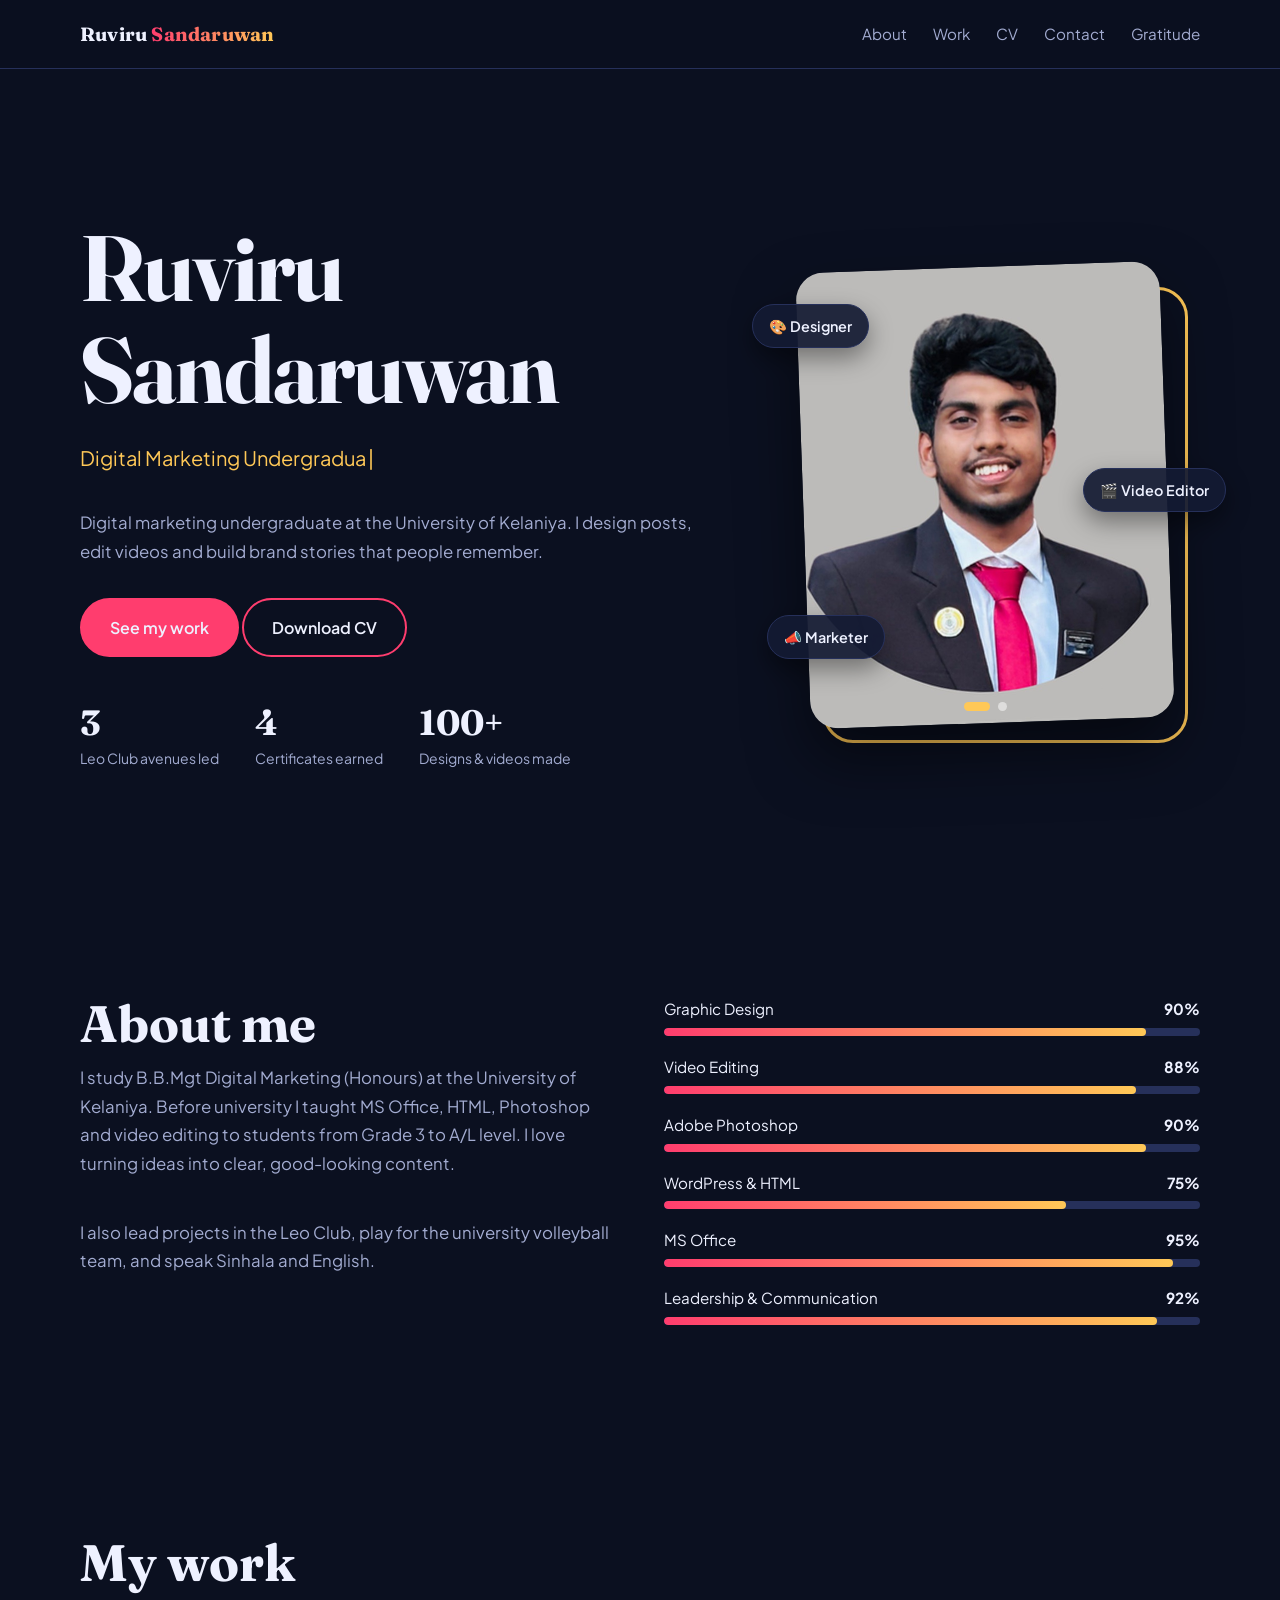
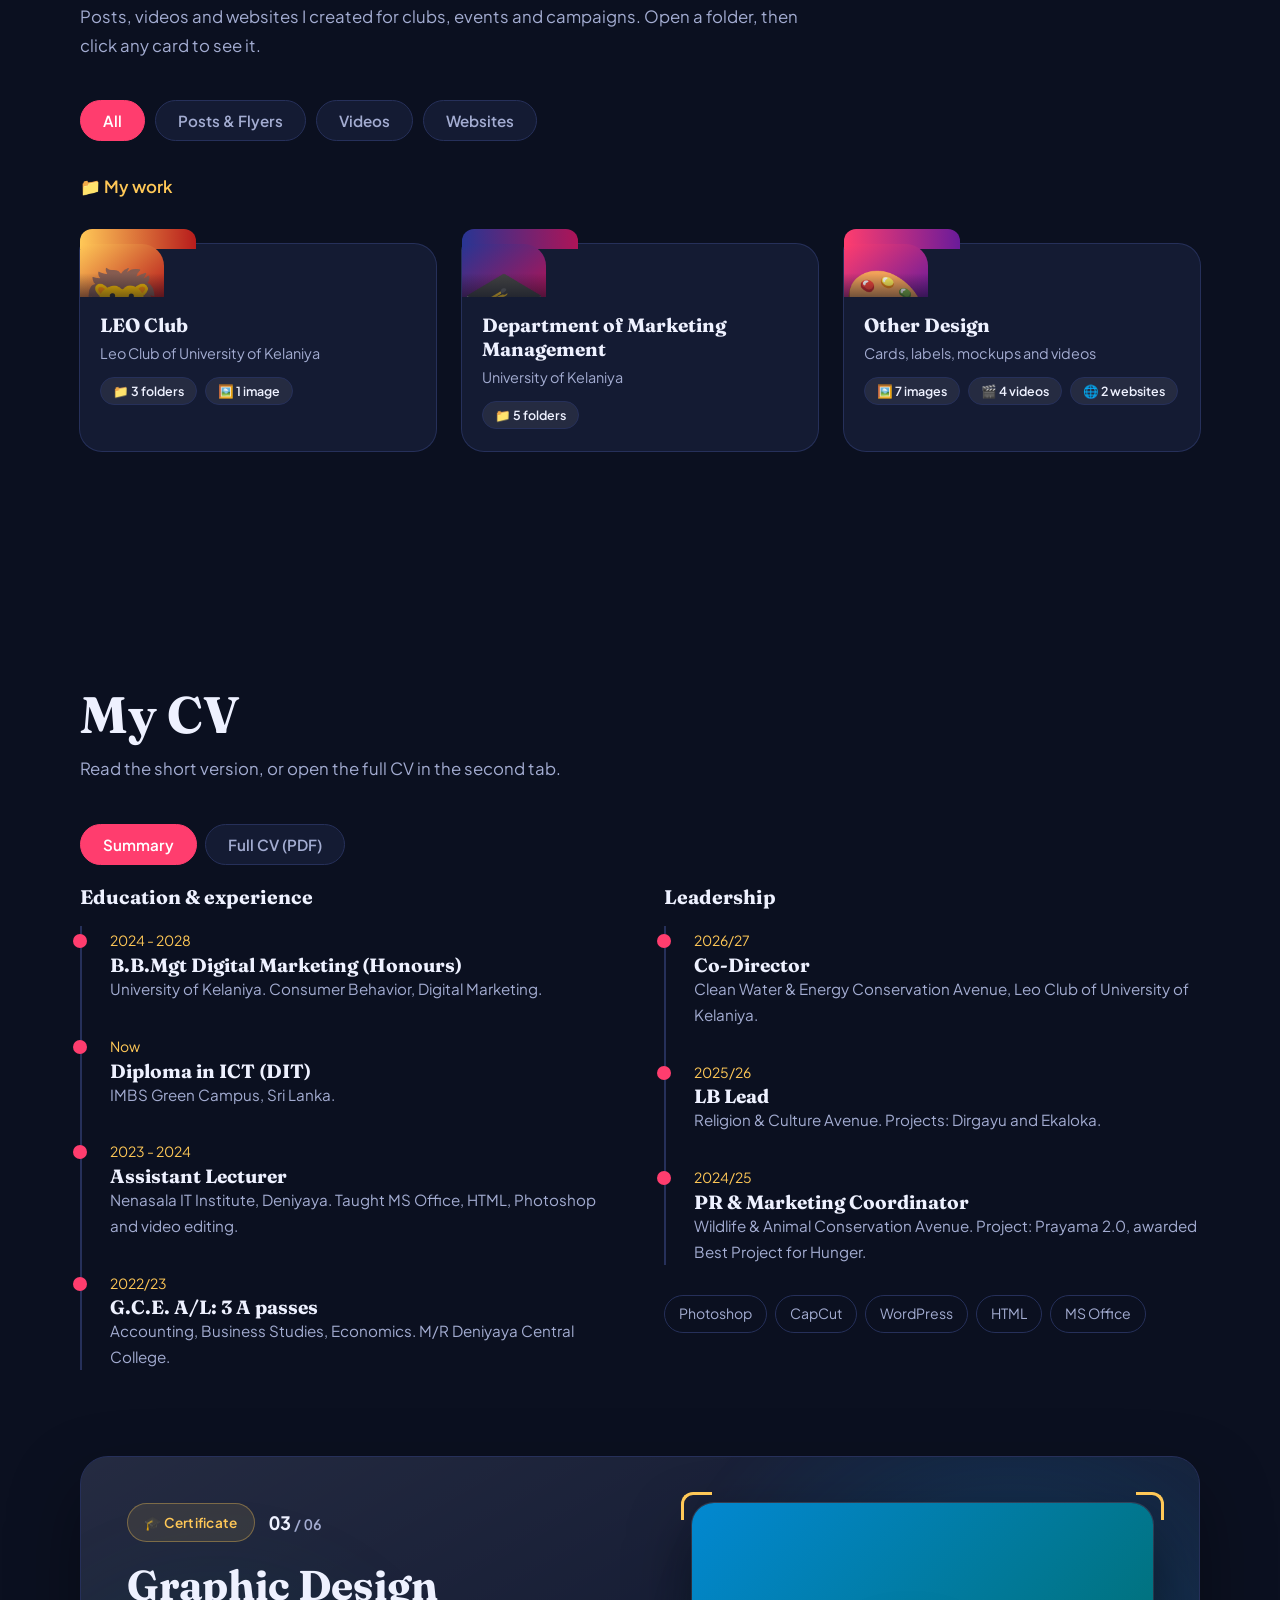
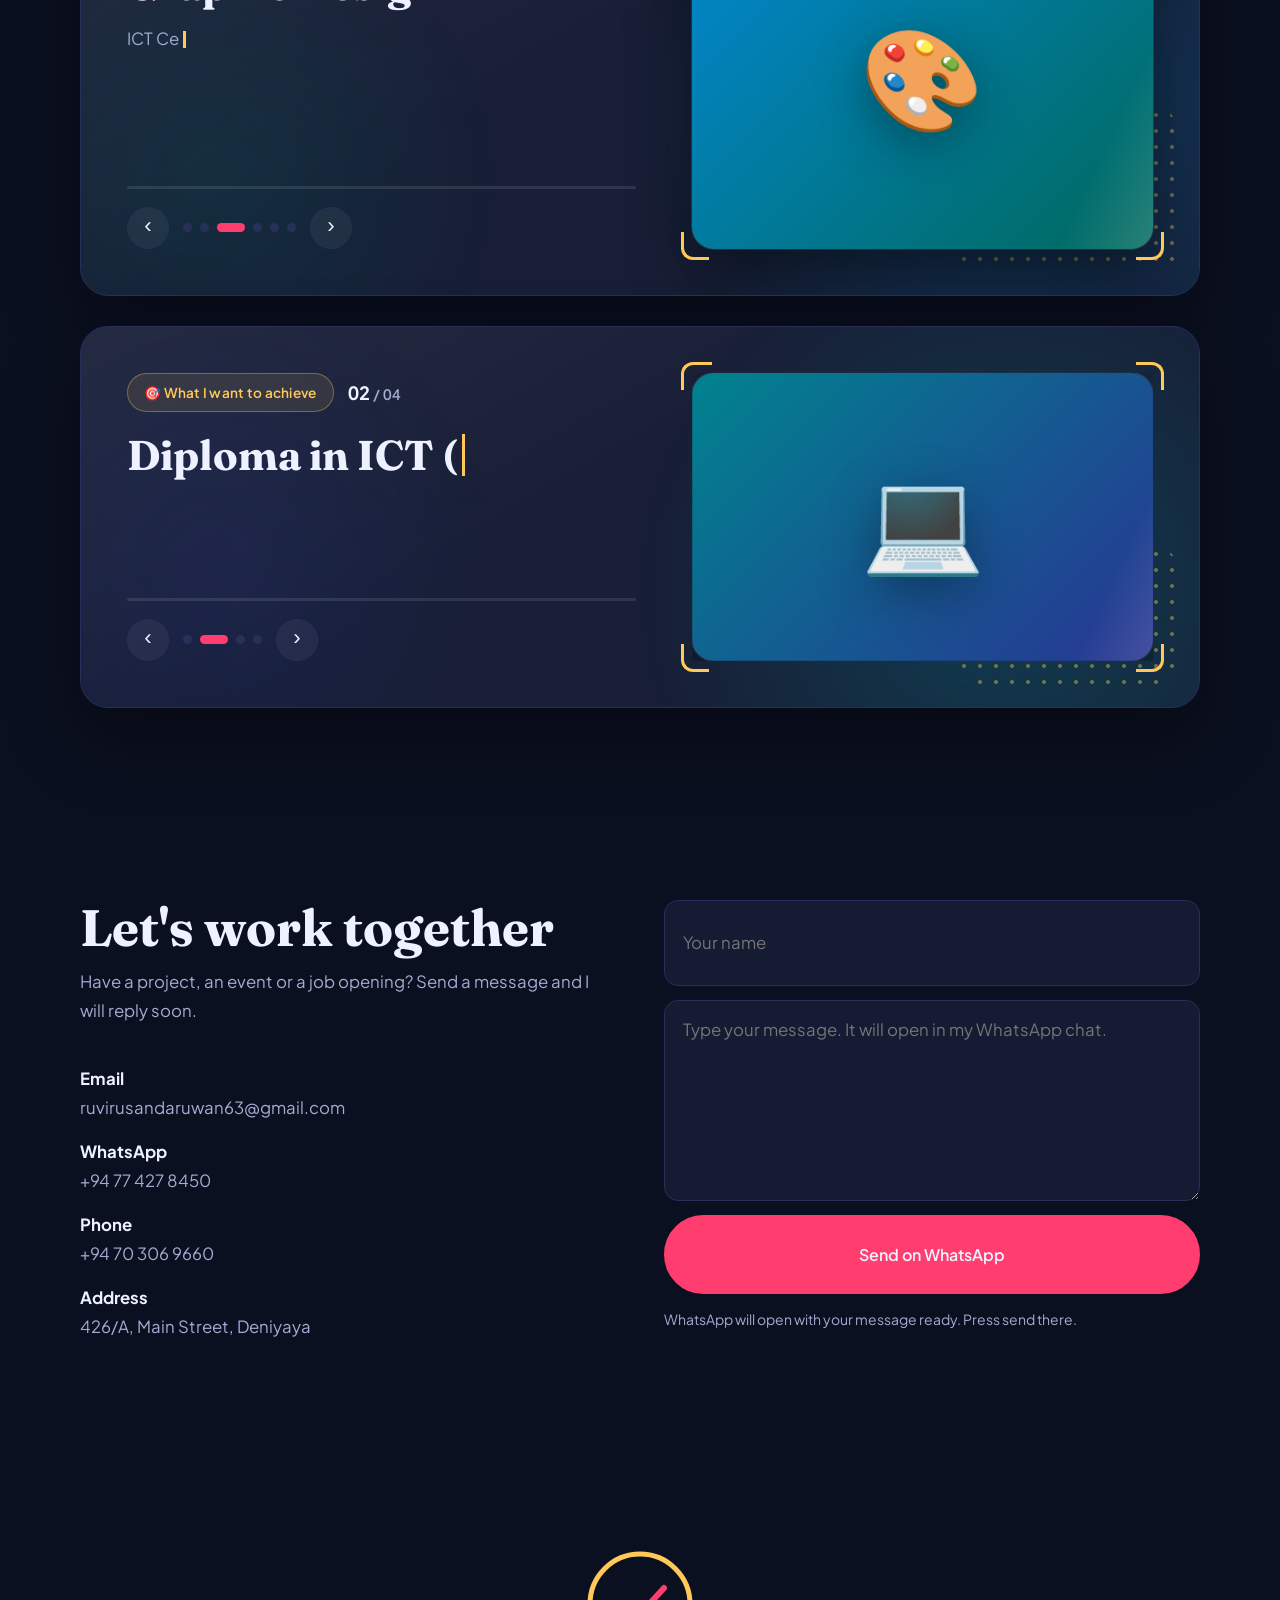
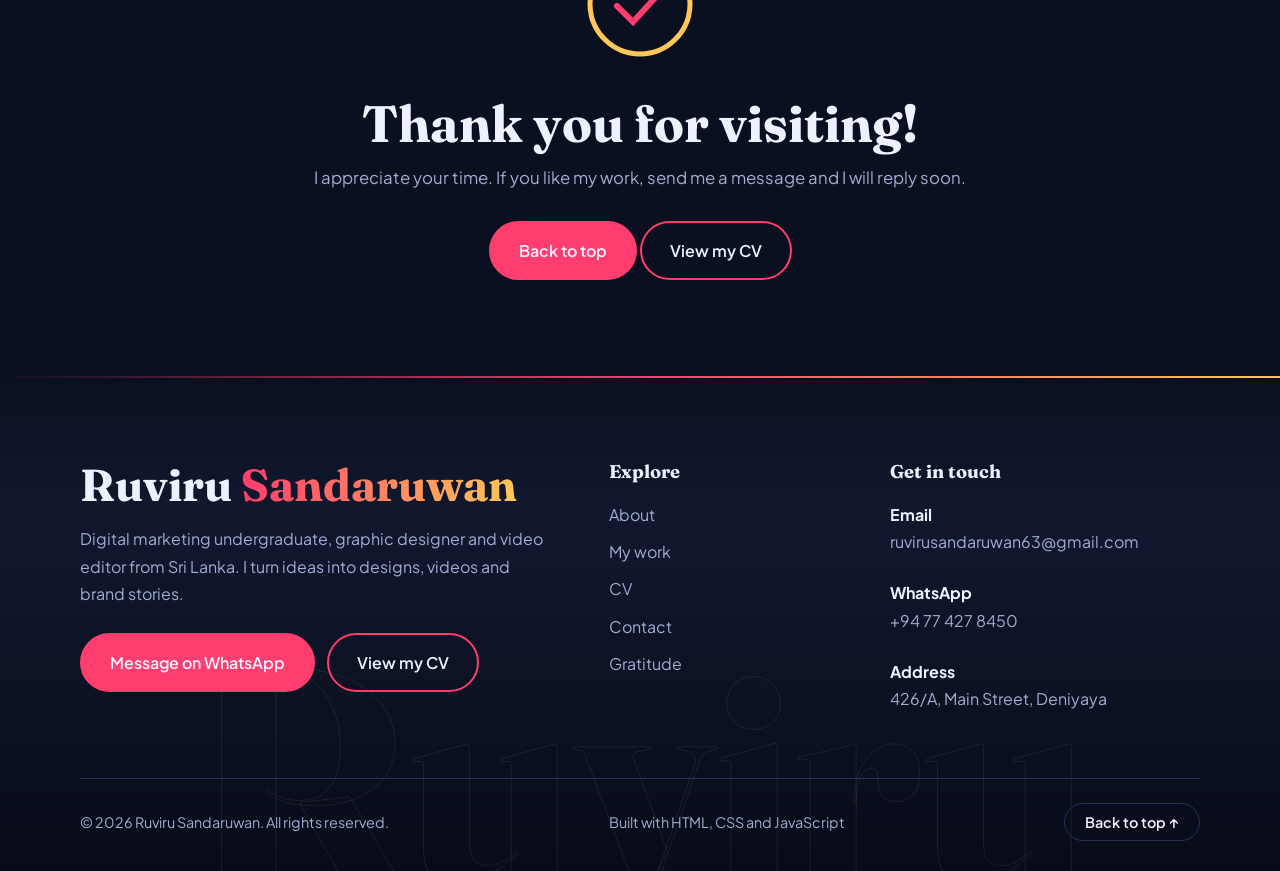
==== commit 86374165: "Update index.html" ====
--- a/index.html
+++ b/index.html
@@ -43,7 +43,7 @@
     <div class="stats">
       <div><strong data-count="3">0</strong><small>Leo Club avenues led</small></div>
       <div><strong data-count="4">0</strong><small>Certificates earned</small></div>
-      <div><strong data-count="90" data-plus>0</strong><small>Designs &amp; videos made</small></div>
+      <div><strong data-count="100" data-plus>0</strong><small>Designs &amp; videos made</small></div>
     </div>
   </div>
   <!-- Photos come from PHOTOS in script.js. They change automatically. -->
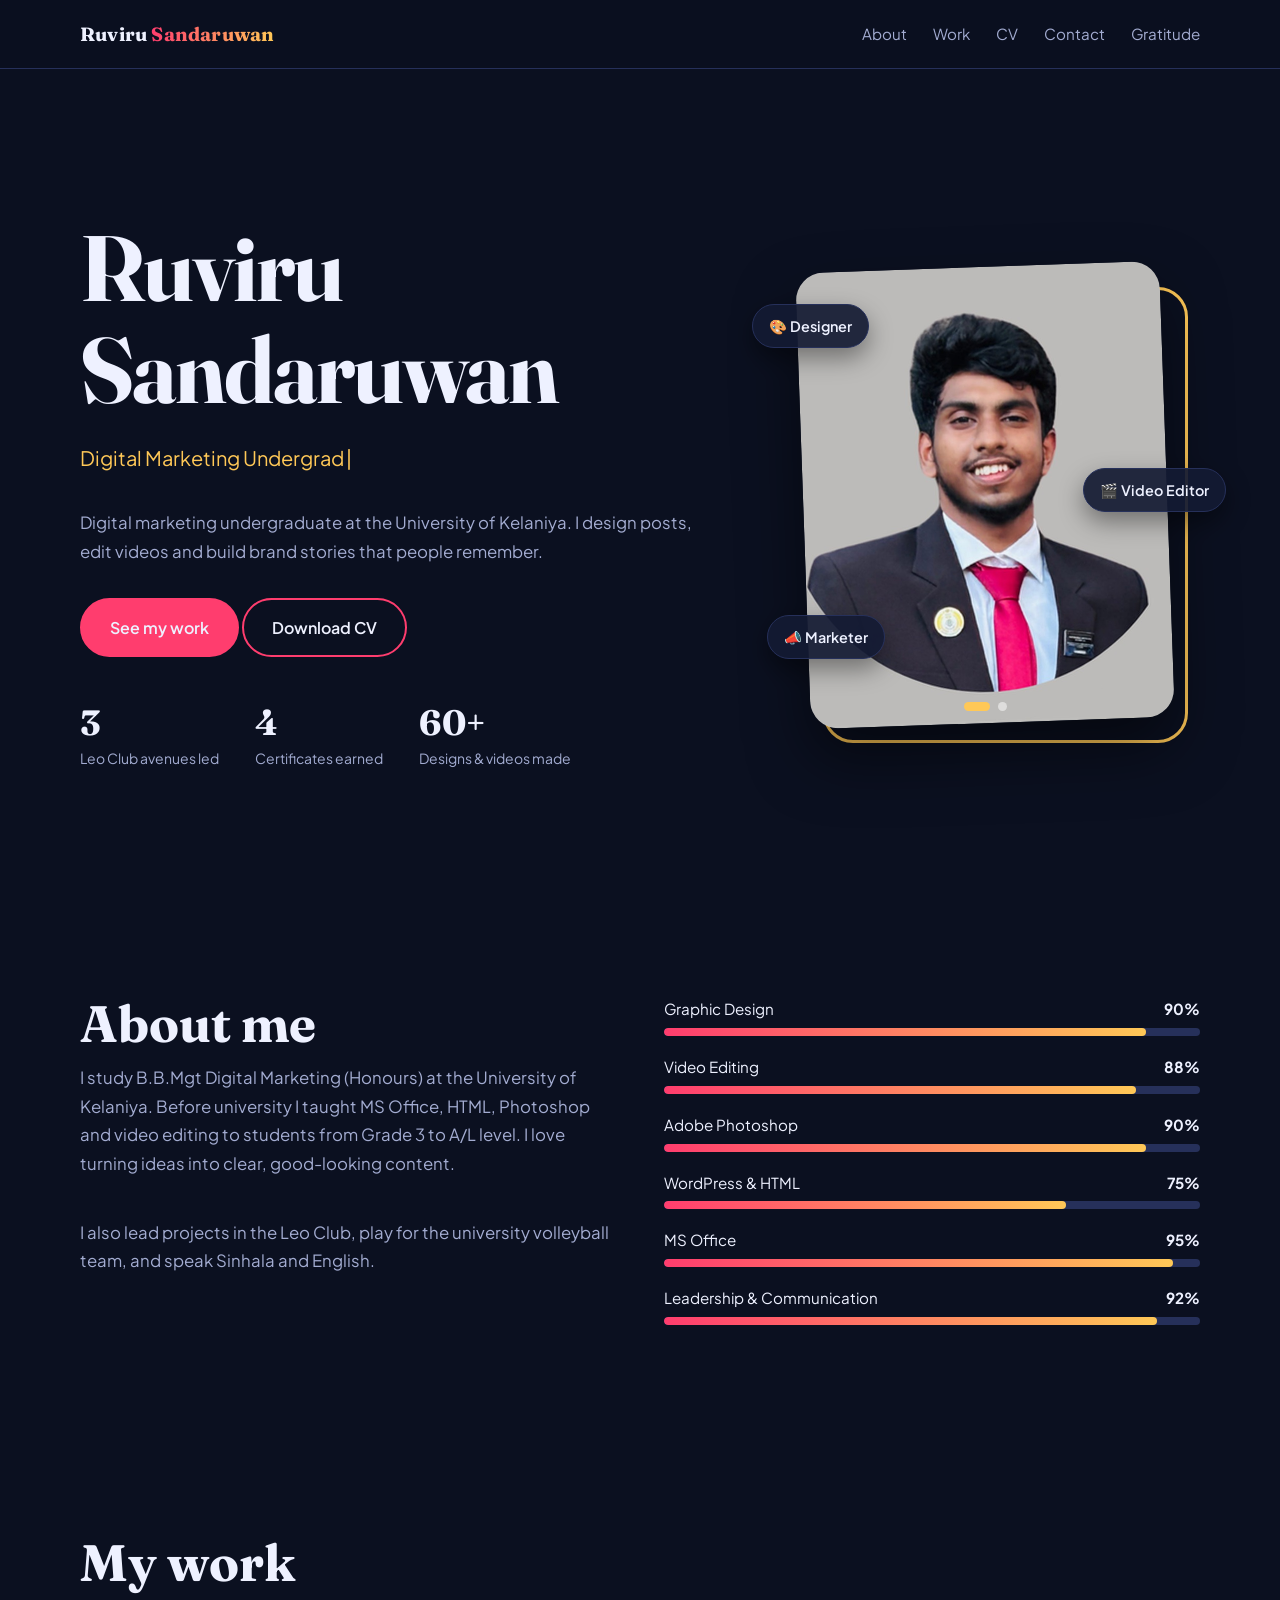
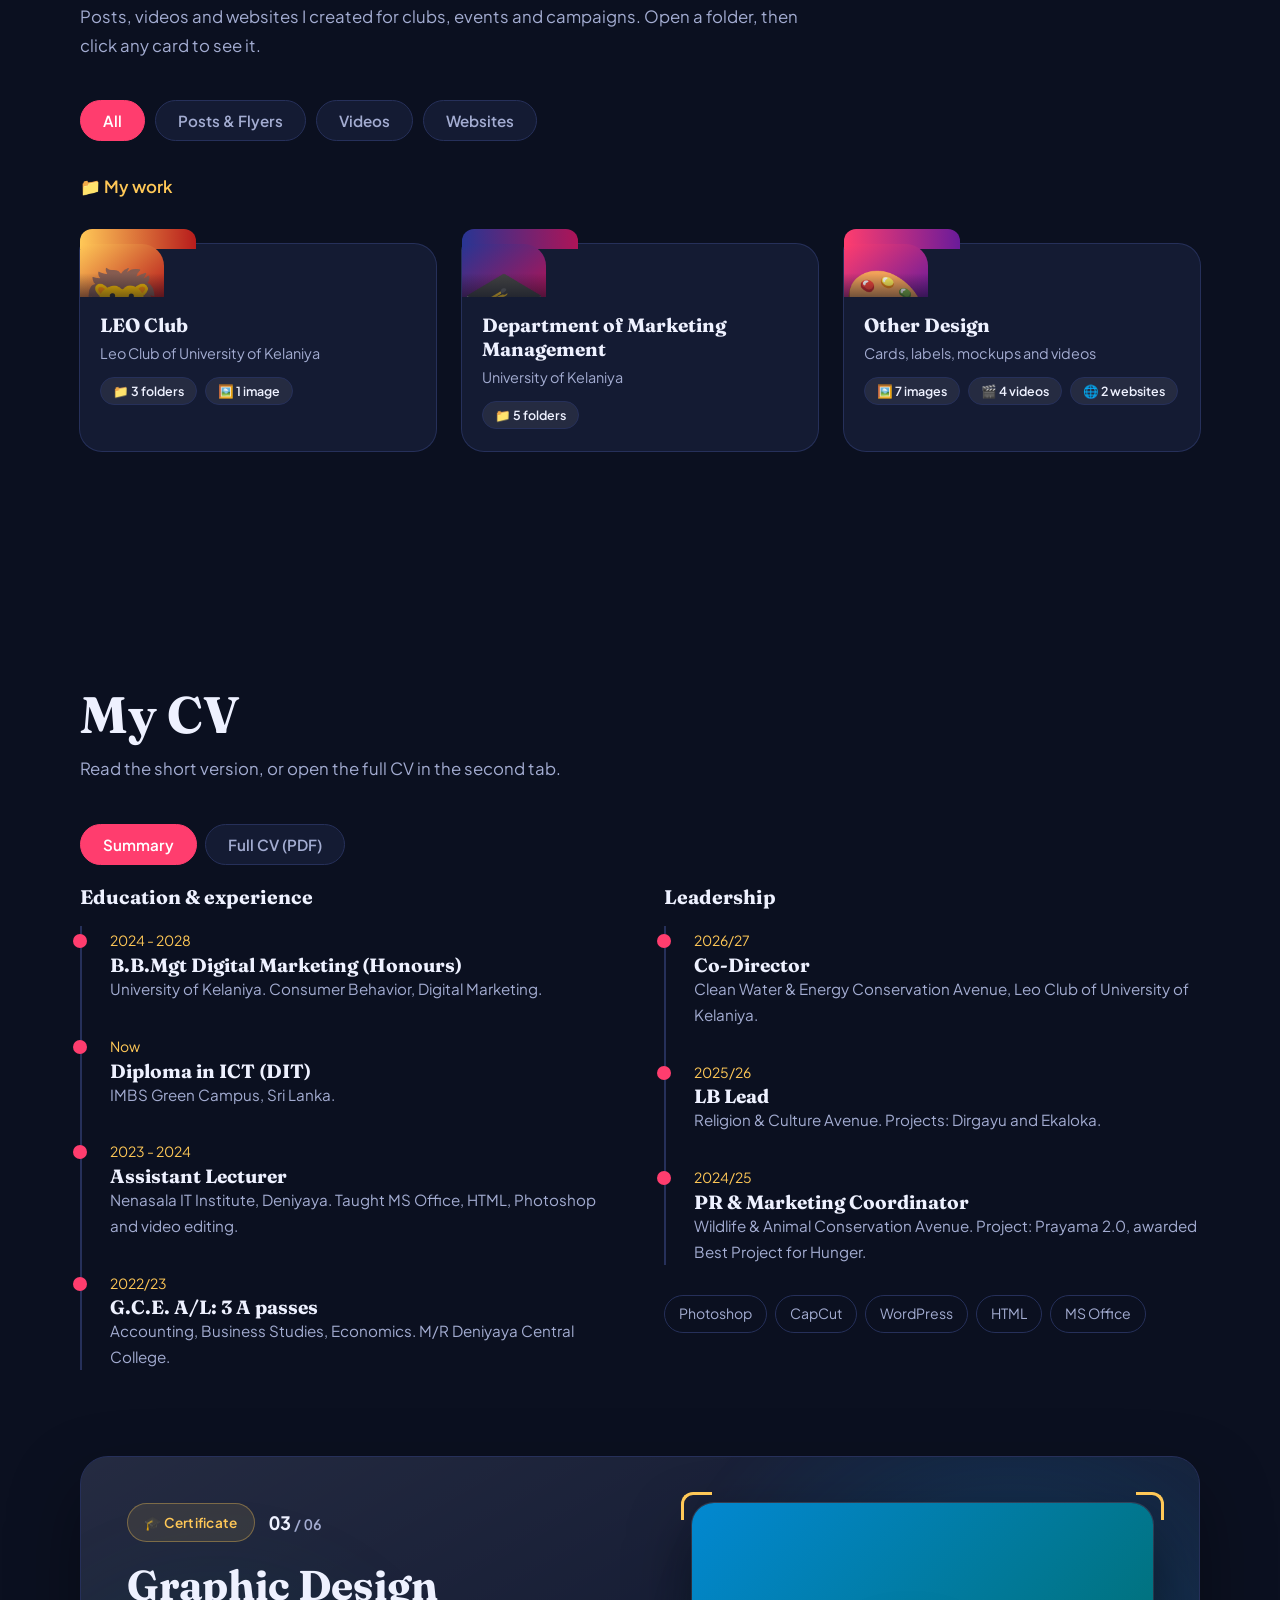
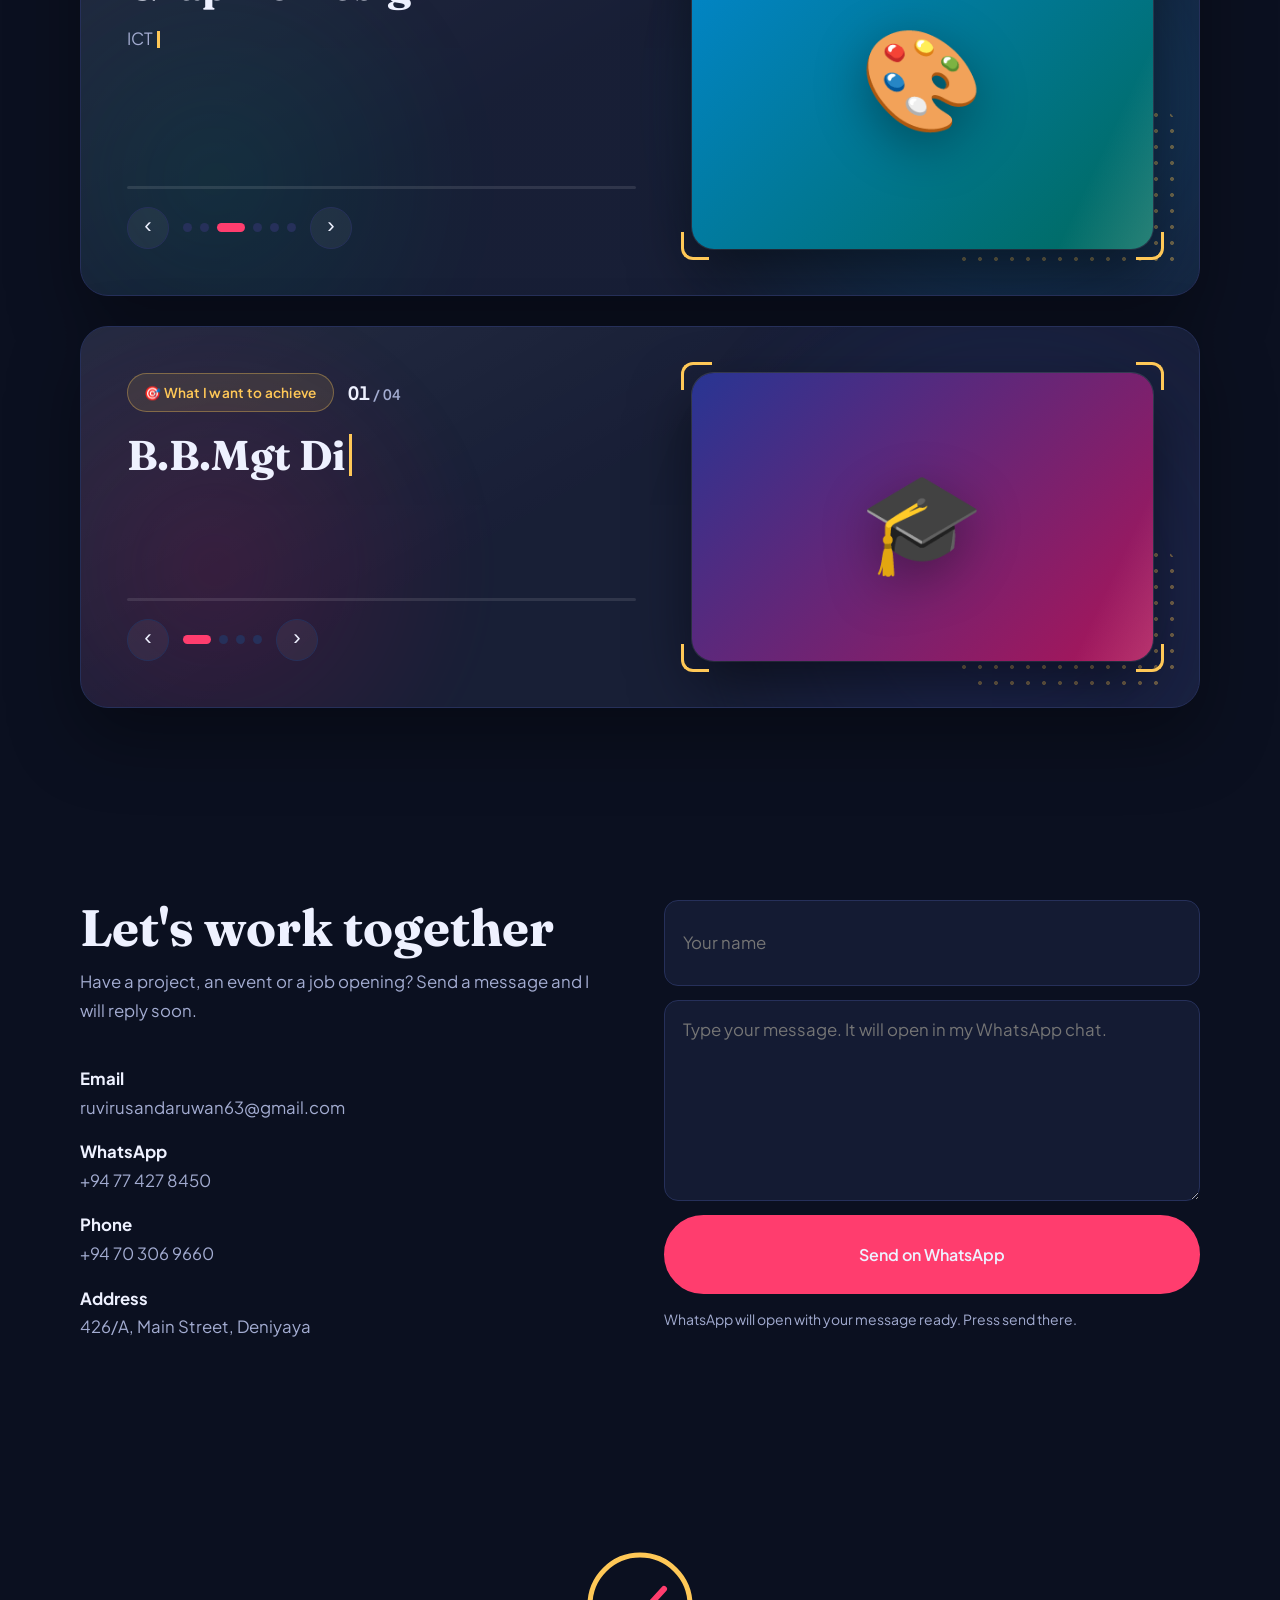
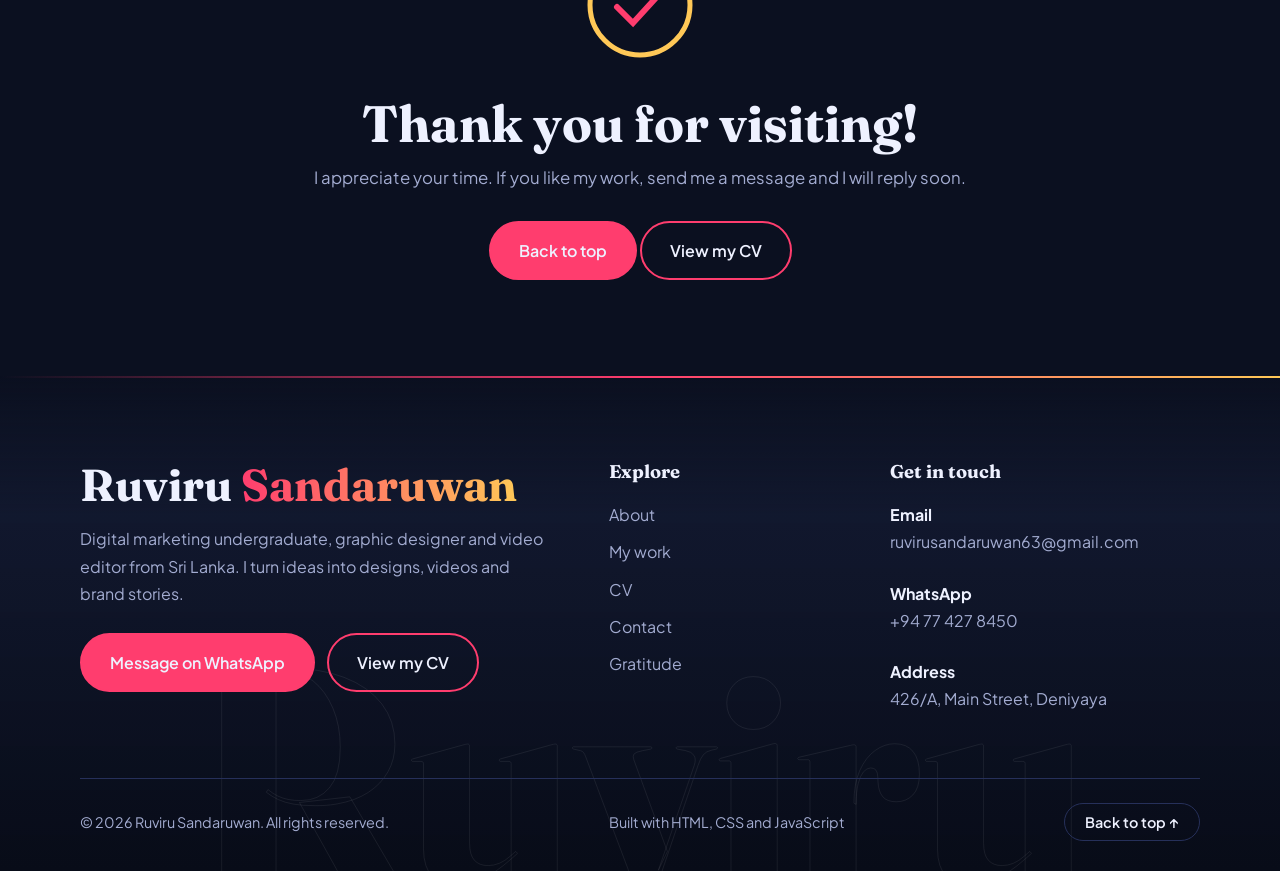
==== commit f441c920: "Add files via upload" ====
--- a/index.html
+++ b/index.html
@@ -43,7 +43,7 @@
     <div class="stats">
       <div><strong data-count="3">0</strong><small>Leo Club avenues led</small></div>
       <div><strong data-count="4">0</strong><small>Certificates earned</small></div>
-      <div><strong data-count="100" data-plus>0</strong><small>Designs &amp; videos made</small></div>
+      <div><strong data-count="60" data-plus>0</strong><small>Designs &amp; videos made</small></div>
     </div>
   </div>
   <!-- Photos come from PHOTOS in script.js. They change automatically. -->
--- a/style.css
+++ b/style.css
@@ -366,3 +366,11 @@
 #toTop.show{opacity:1;transform:none;pointer-events:auto}
 #toTop:hover{background:var(--brand);border-color:var(--brand)}
 @media(max-width:820px){.foot-top{grid-template-columns:1fr;gap:34px}.foot-bottom{justify-content:center;text-align:center}}
+
+/* Folder icon as a picture (PNG / SVG) */
+.fold-cover .ico-img{width:46%;max-height:70%;object-fit:contain;filter:drop-shadow(0 8px 18px rgba(0,0,0,.4))}
+
+/* Folder badge (the round picture icon in the corner of a folder card) */
+.fold-badge{position:absolute;left:14px;bottom:14px;z-index:3;width:clamp(48px,22%,76px);aspect-ratio:1;object-fit:contain;padding:6px;border-radius:50%;background:rgba(11,16,32,.75);border:2px solid var(--brand2);box-shadow:0 8px 20px rgba(0,0,0,.45);transition:transform .35s}
+.fold:hover .fold-badge{transform:scale(1.12) rotate(-6deg)}
+.fold-cover:not(:has(img.cv)) .fold-badge{display:none}   /* no work pictures yet: only the big icon shows */
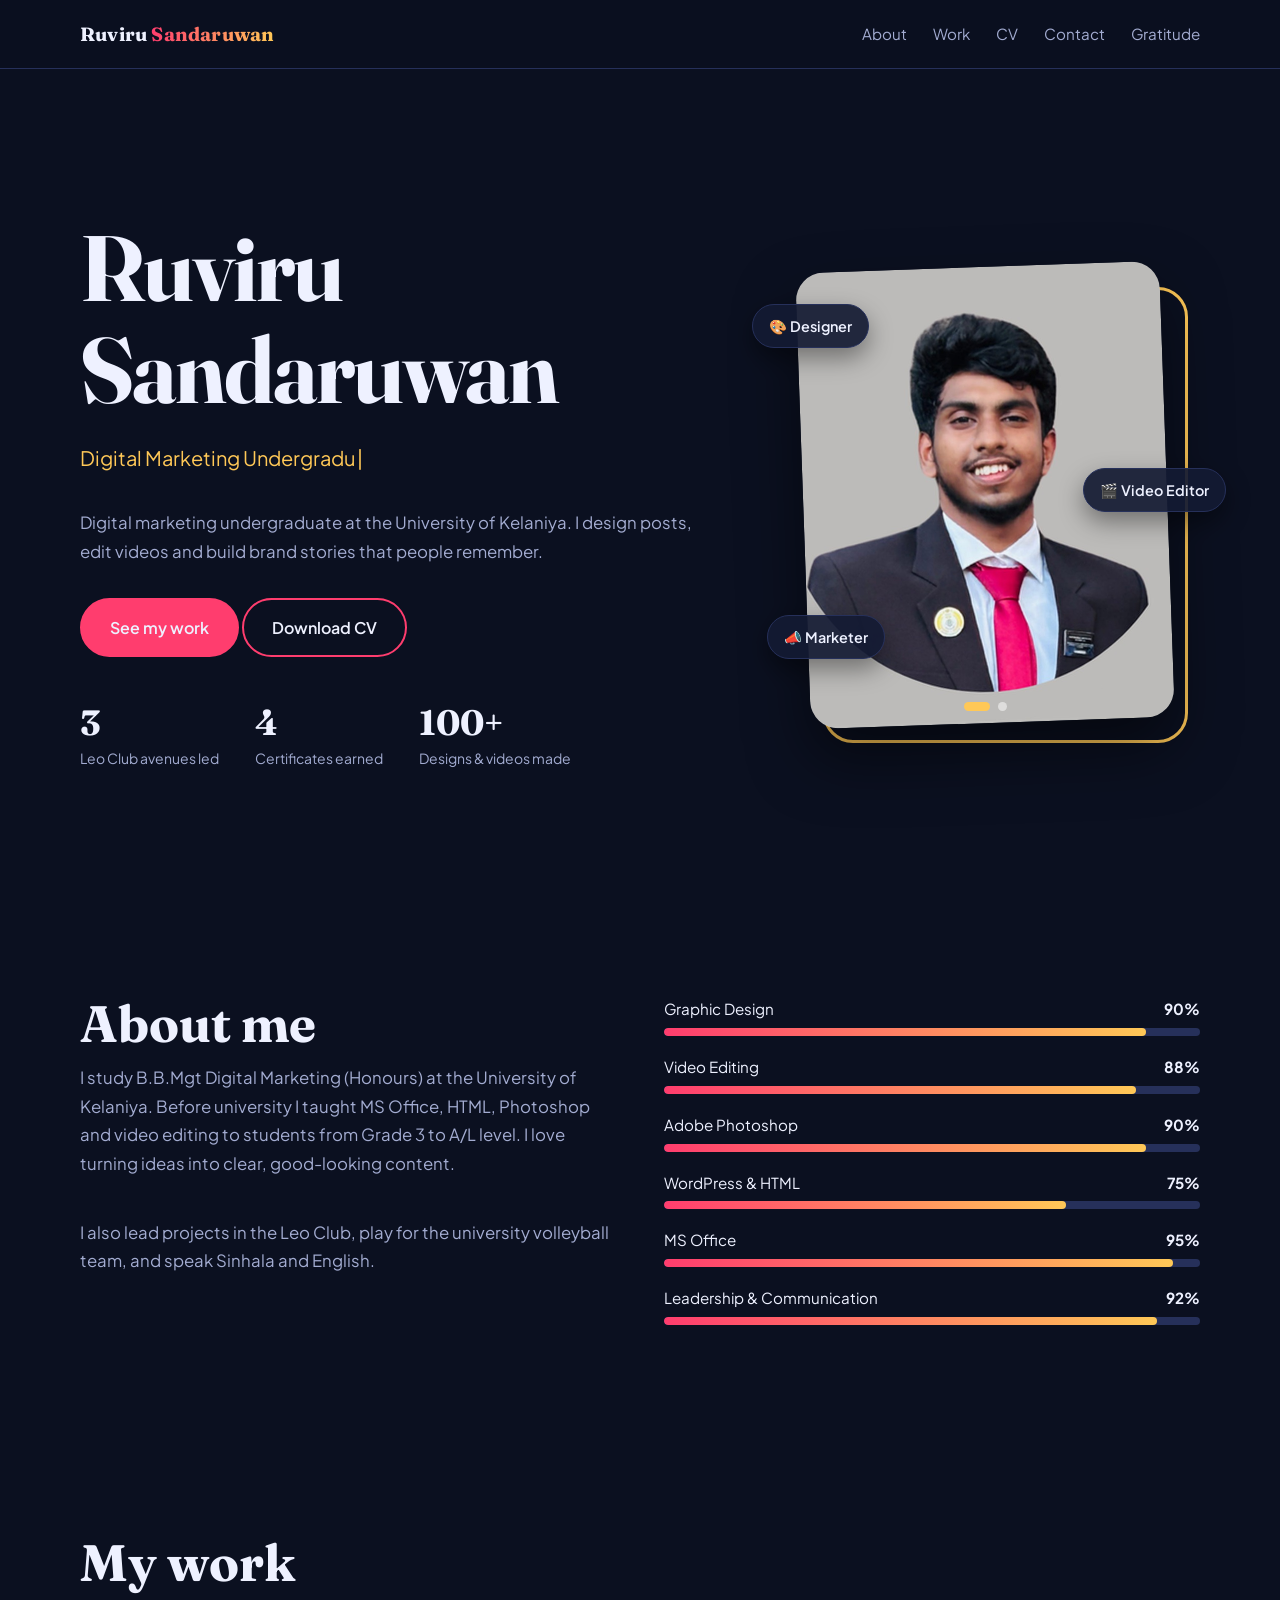
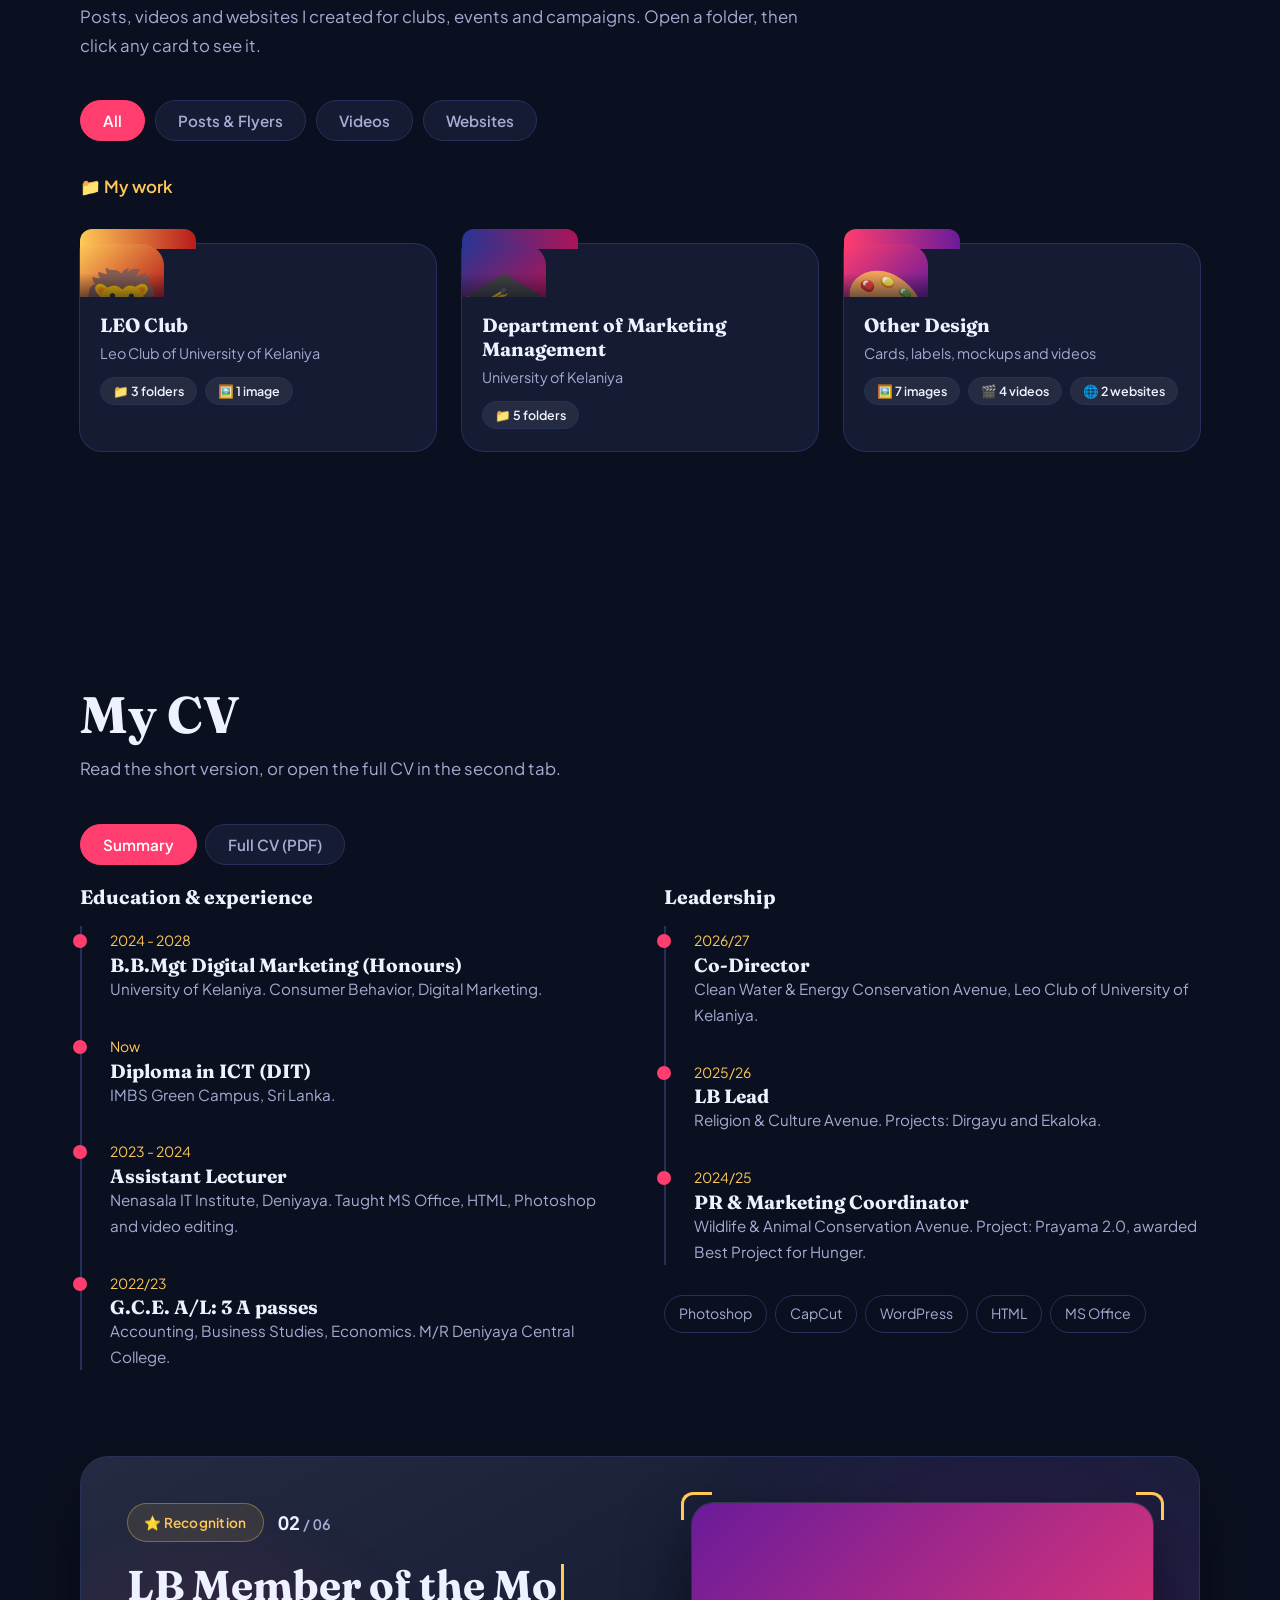
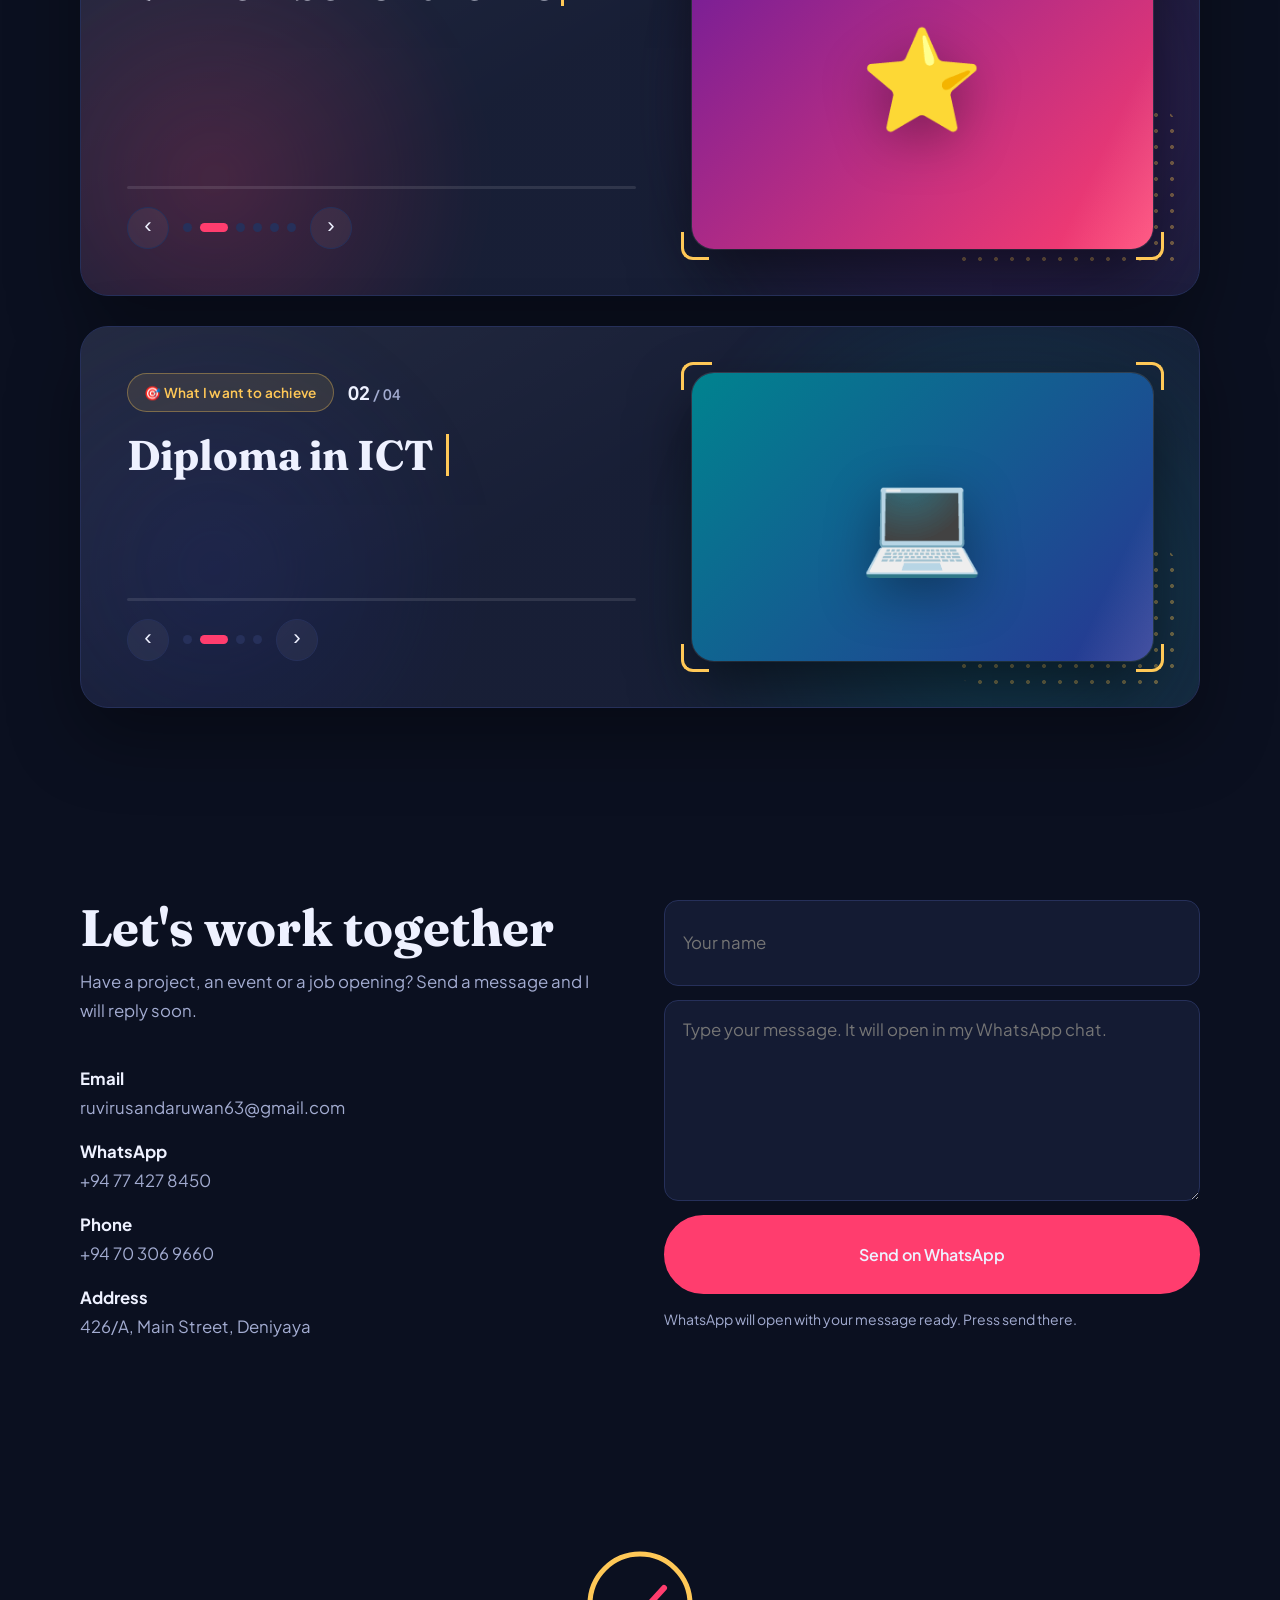
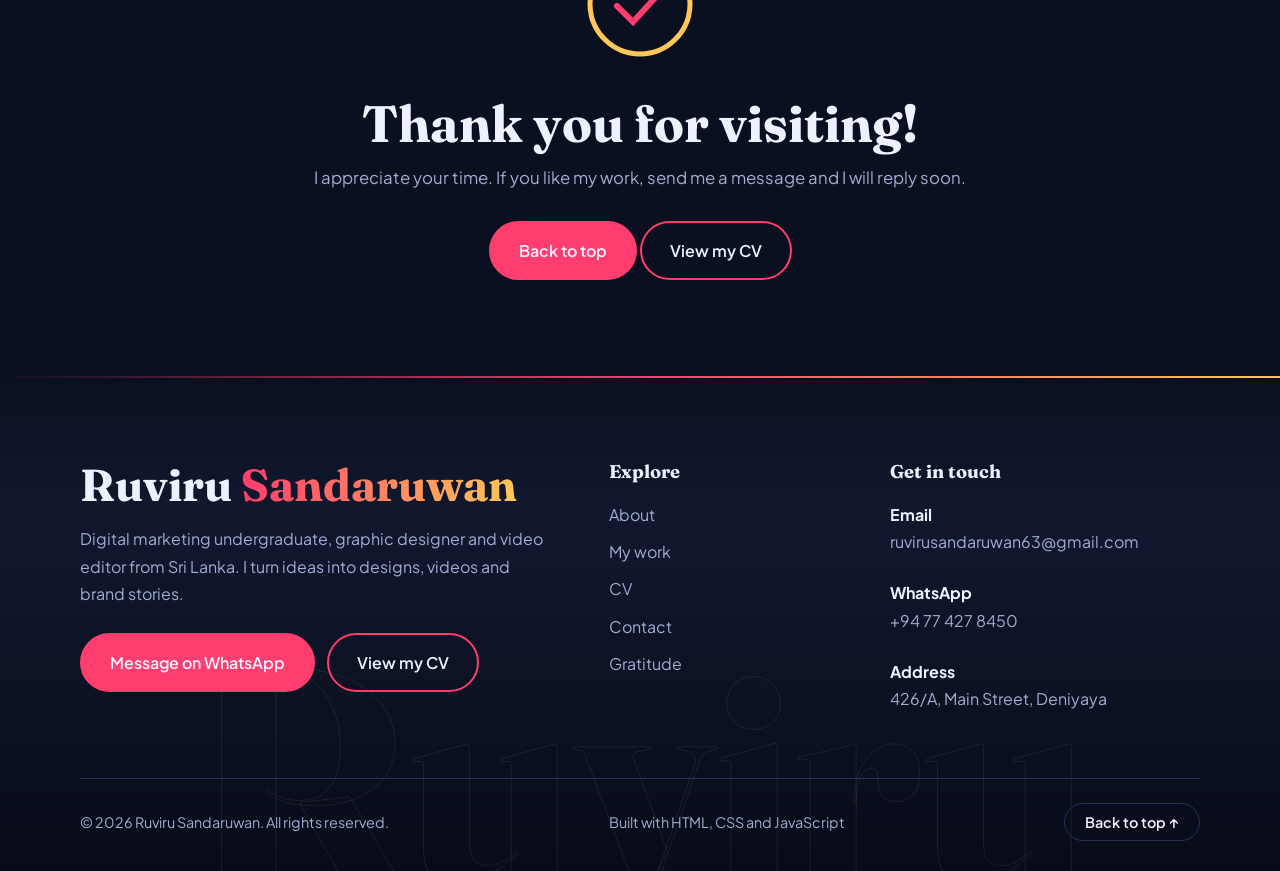
==== commit 21810654: "Update index.html" ====
--- a/index.html
+++ b/index.html
@@ -43,7 +43,7 @@
     <div class="stats">
       <div><strong data-count="3">0</strong><small>Leo Club avenues led</small></div>
       <div><strong data-count="4">0</strong><small>Certificates earned</small></div>
-      <div><strong data-count="60" data-plus>0</strong><small>Designs &amp; videos made</small></div>
+      <div><strong data-count="100" data-plus>0</strong><small>Designs &amp; videos made</small></div>
     </div>
   </div>
   <!-- Photos come from PHOTOS in script.js. They change automatically. -->
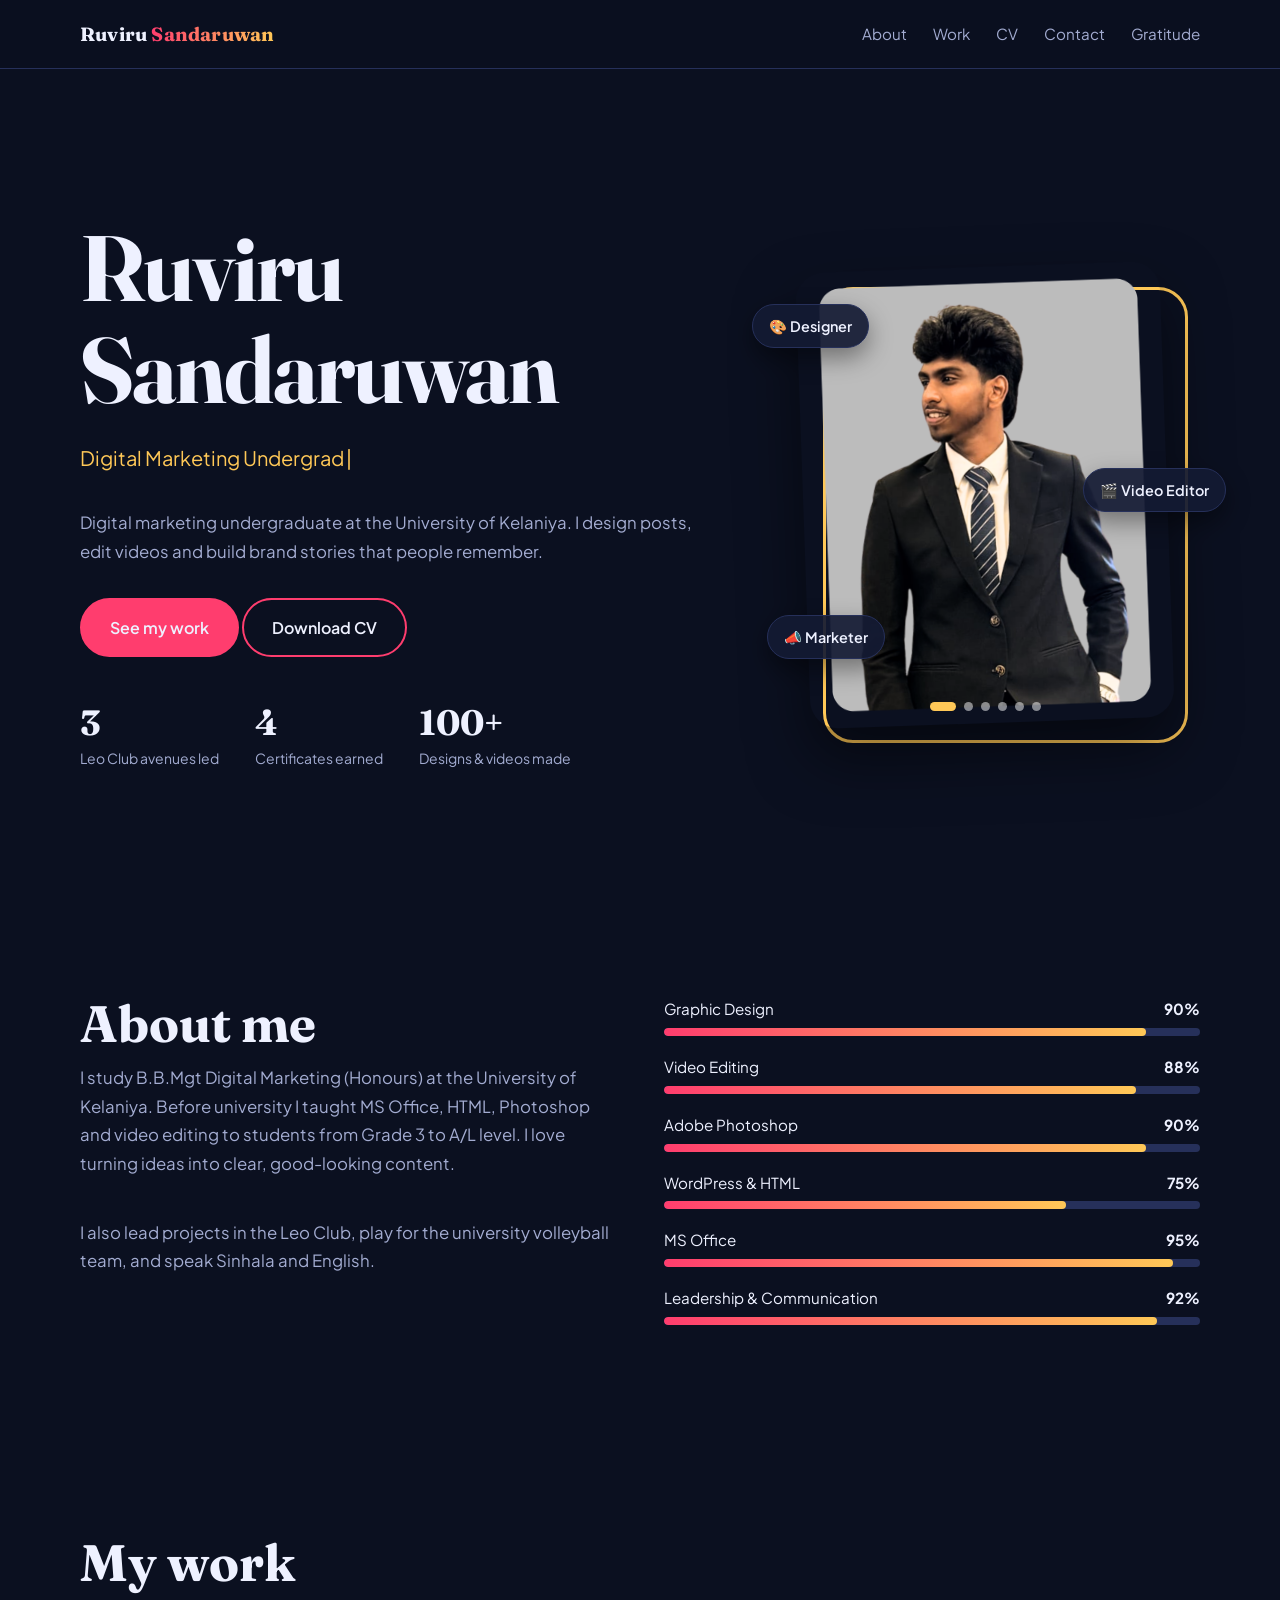
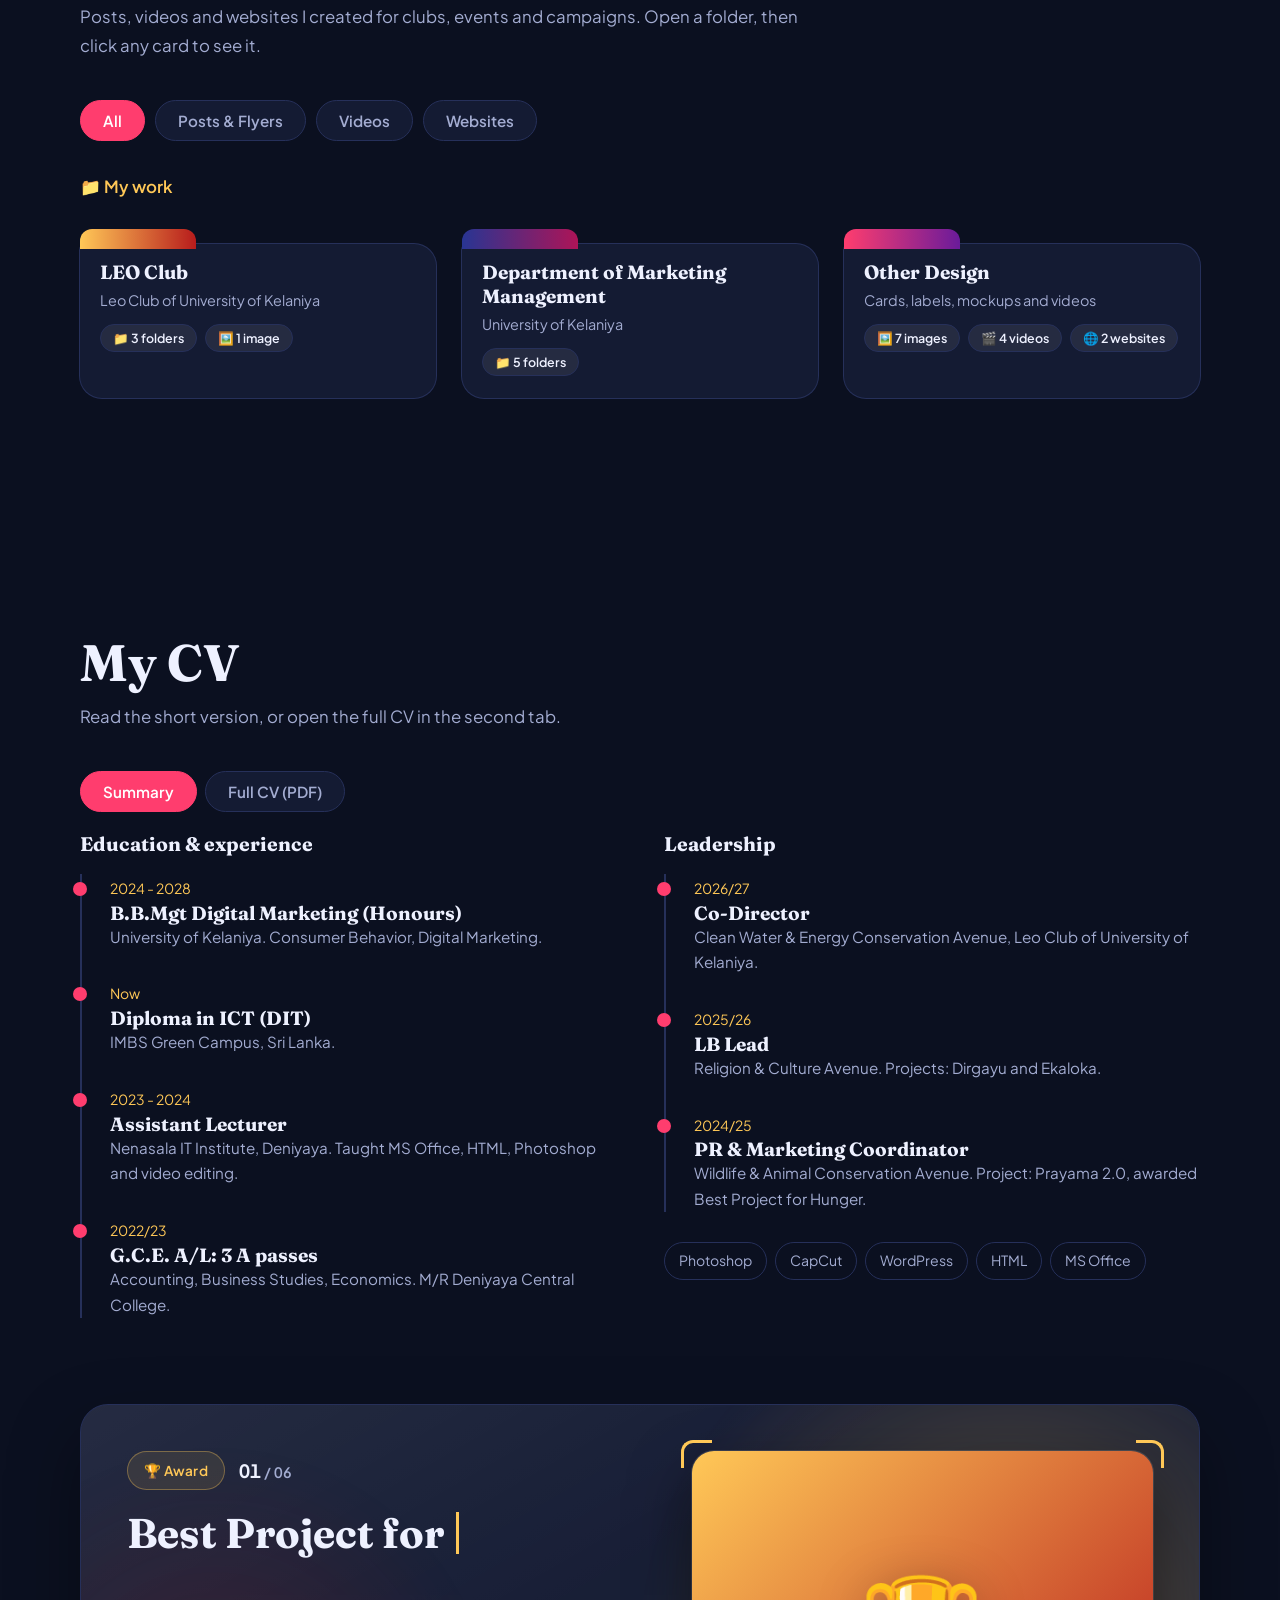
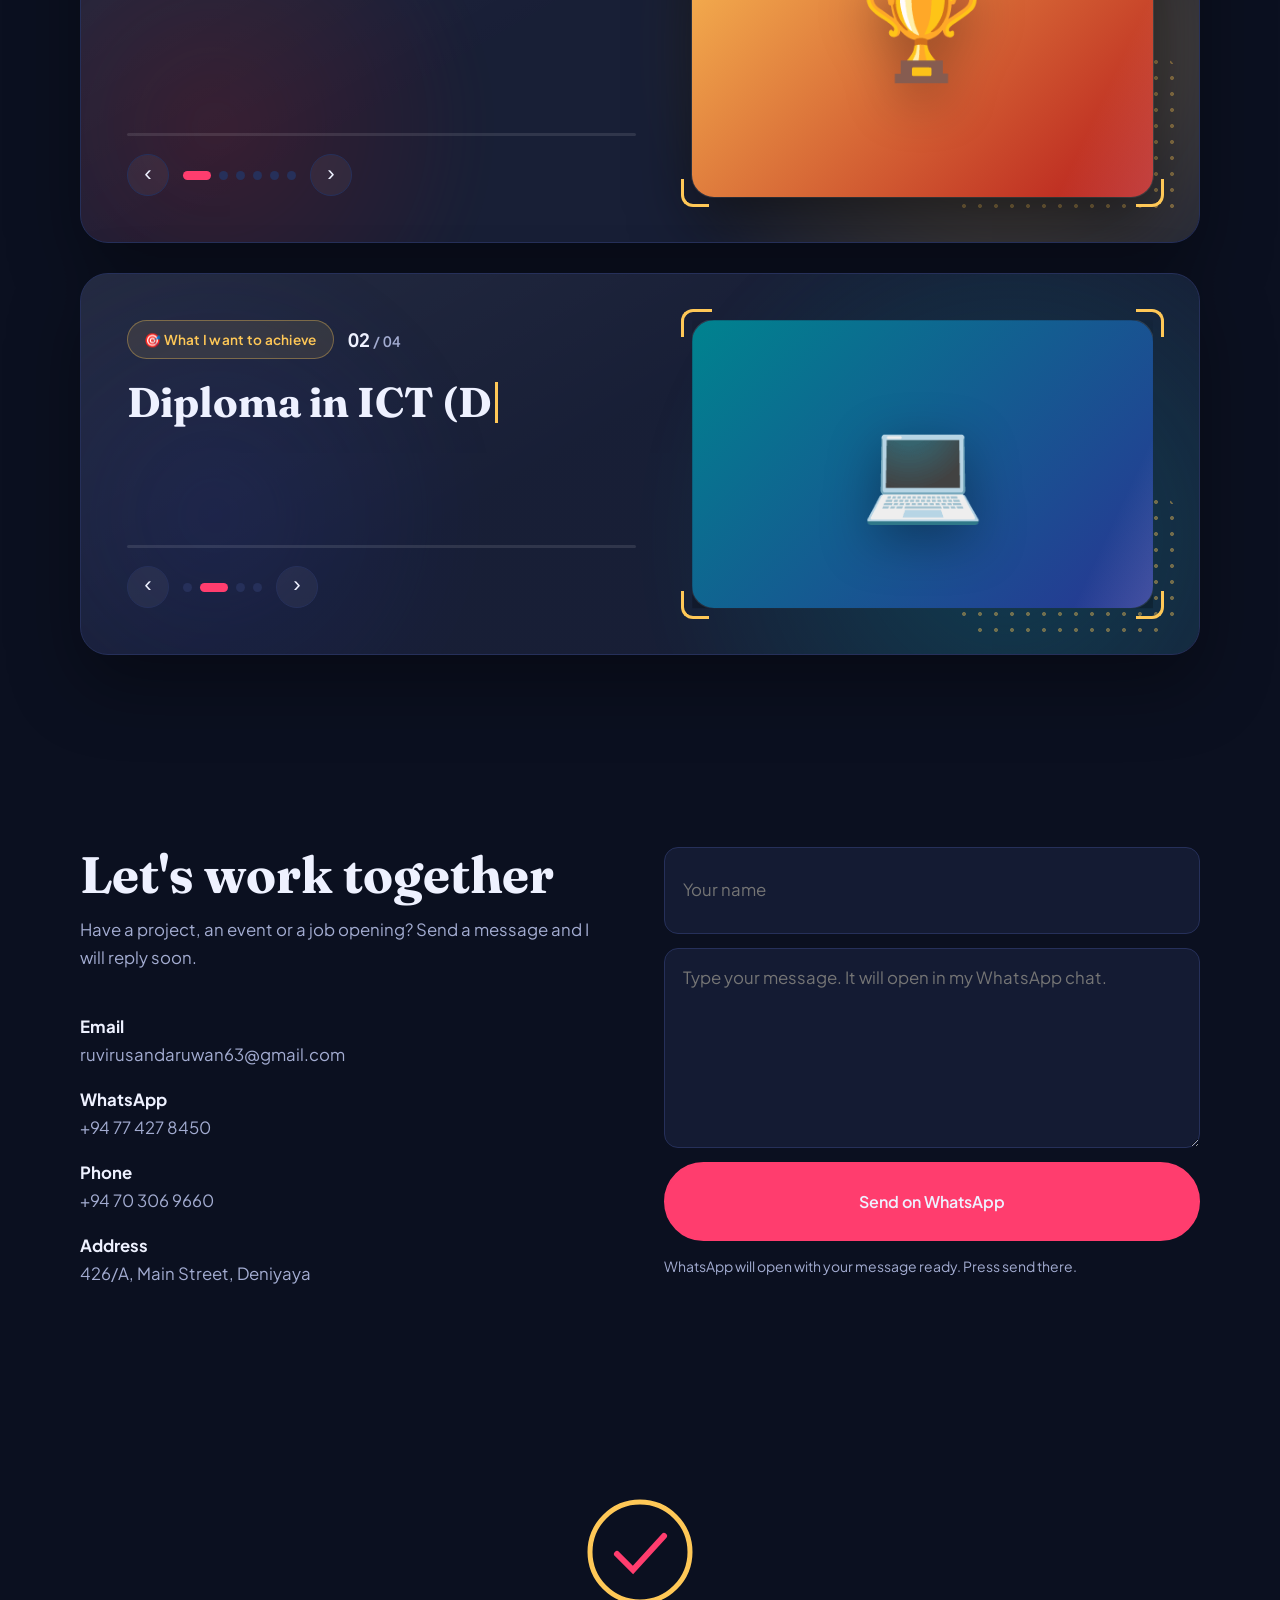
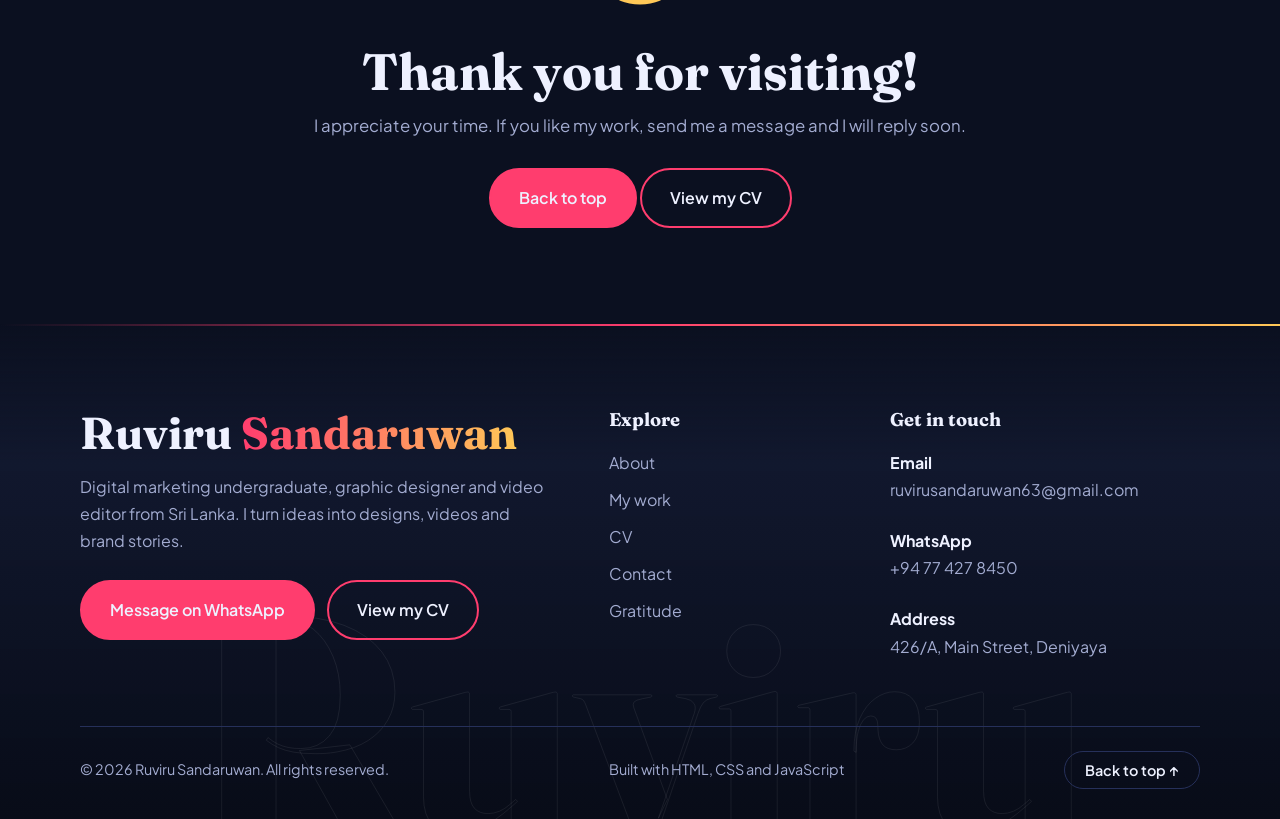
==== commit 8e056b2a: "Add files via upload" ====
--- a/index.html
+++ b/index.html
@@ -70,7 +70,8 @@
     <button data-f="video">Videos</button>
     <button data-f="web">Websites</button>
   </div>
-  <!-- Folders and cards are built by script.js from FOLDERS and WORKS (PART 2) -->
+  <!-- Folders and cards are built by script.js from FOLDERS and WORKS (PART 2).
+       To change a FOLDER PICTURE: put the file in assets/icons/ and edit FOLDER_ICONS in script.js. Nothing to change in this file. -->
   <div class="crumbs" id="crumbs"></div>
   <div id="view"></div>
 </div></section>
--- a/style.css
+++ b/style.css
@@ -368,7 +368,11 @@
 @media(max-width:820px){.foot-top{grid-template-columns:1fr;gap:34px}.foot-bottom{justify-content:center;text-align:center}}
 
 /* Folder icon as a picture (PNG / SVG) */
-.fold-cover .ico-img{width:46%;max-height:70%;object-fit:contain;filter:drop-shadow(0 8px 18px rgba(0,0,0,.4))}
+/* Folder icon: fills the card cover, centred, above the dark fade */
+.fold-cover .ico{position:absolute;inset:0;z-index:2;display:flex;align-items:center;justify-content:center}
+/* Folder icon picture (assets/icons/): sits on a white plate so any logo, dark or light, stays easy to see */
+.fold-cover .ico-img{box-sizing:border-box;width:auto;height:auto;max-width:72%;max-height:76%;object-fit:contain;padding:10px 14px;border-radius:20px;background:#fff;box-shadow:0 10px 26px rgba(0,0,0,.35);transition:transform .35s}
+.fold:hover .fold-cover .ico-img{transform:scale(1.06)}
 
 /* Folder badge (the round picture icon in the corner of a folder card) */
 .fold-badge{position:absolute;left:14px;bottom:14px;z-index:3;width:clamp(48px,22%,76px);aspect-ratio:1;object-fit:contain;padding:6px;border-radius:50%;background:rgba(11,16,32,.75);border:2px solid var(--brand2);box-shadow:0 8px 20px rgba(0,0,0,.45);transition:transform .35s}
